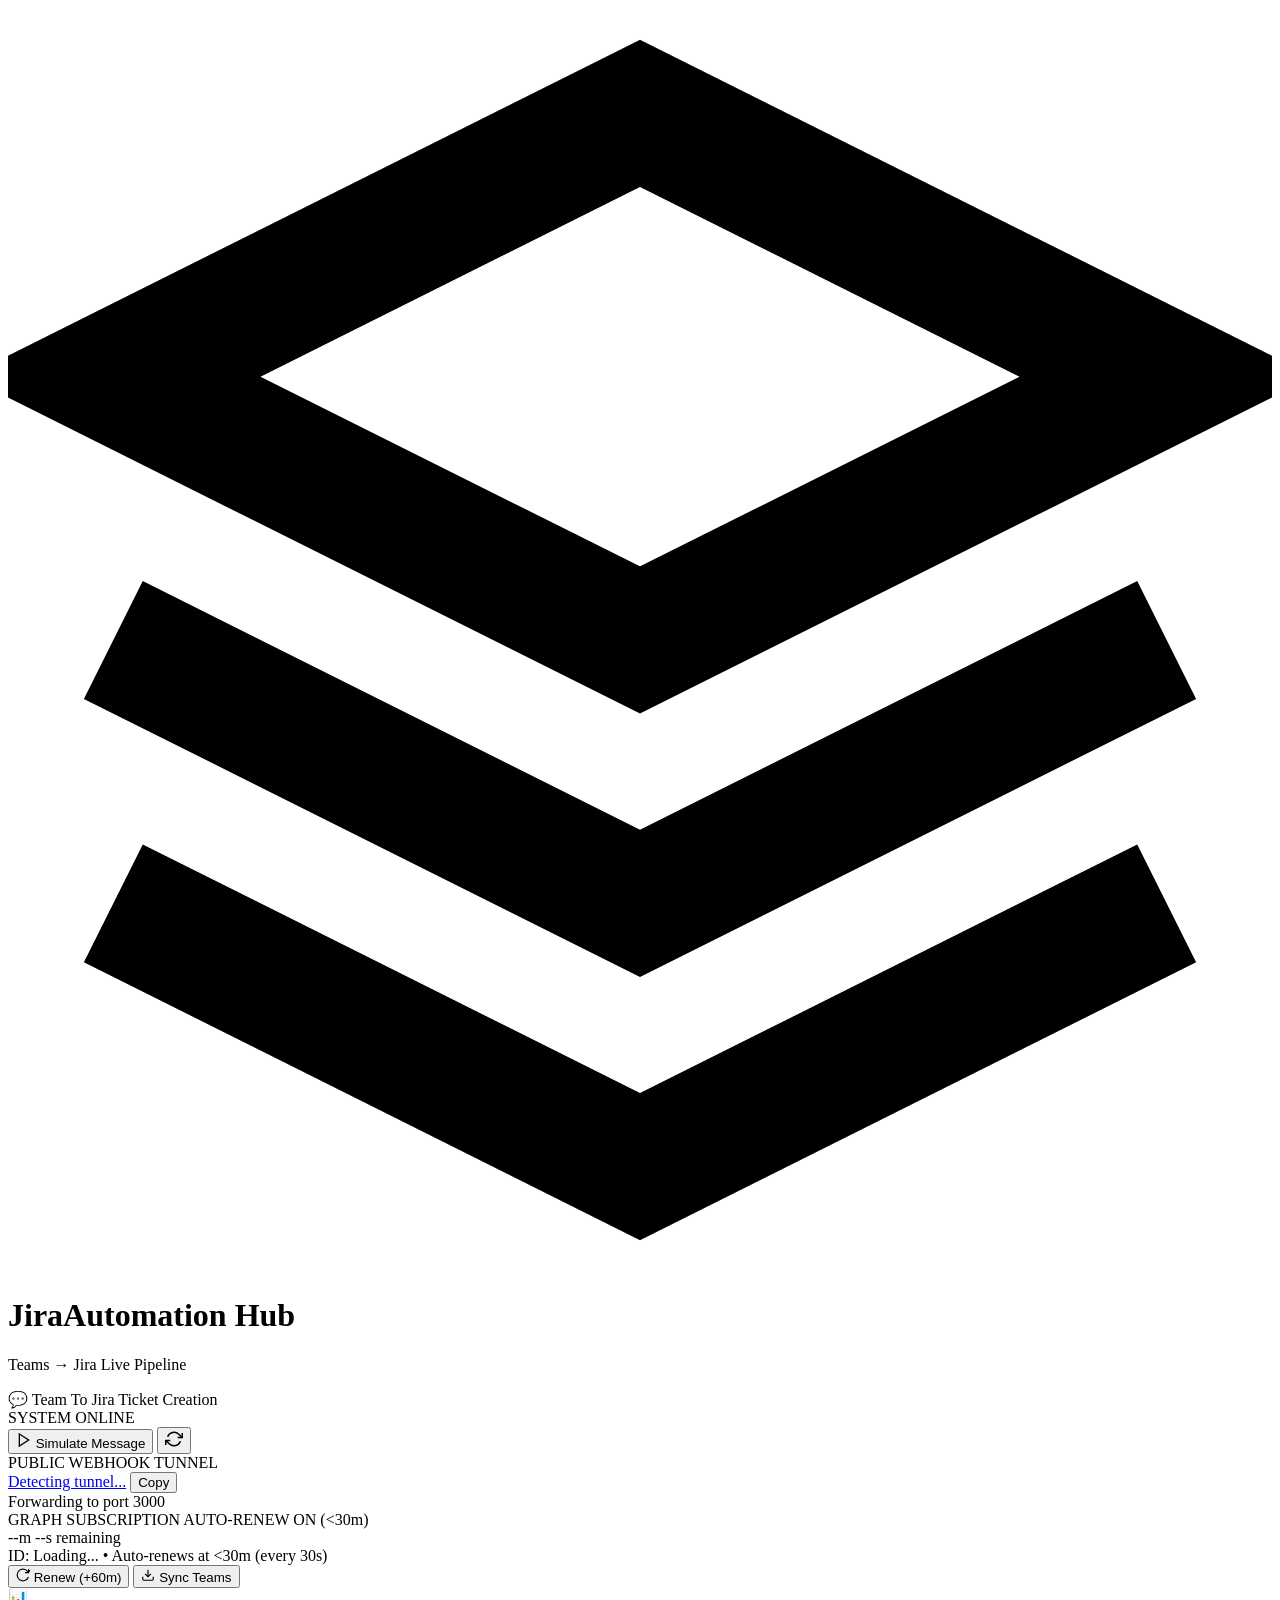
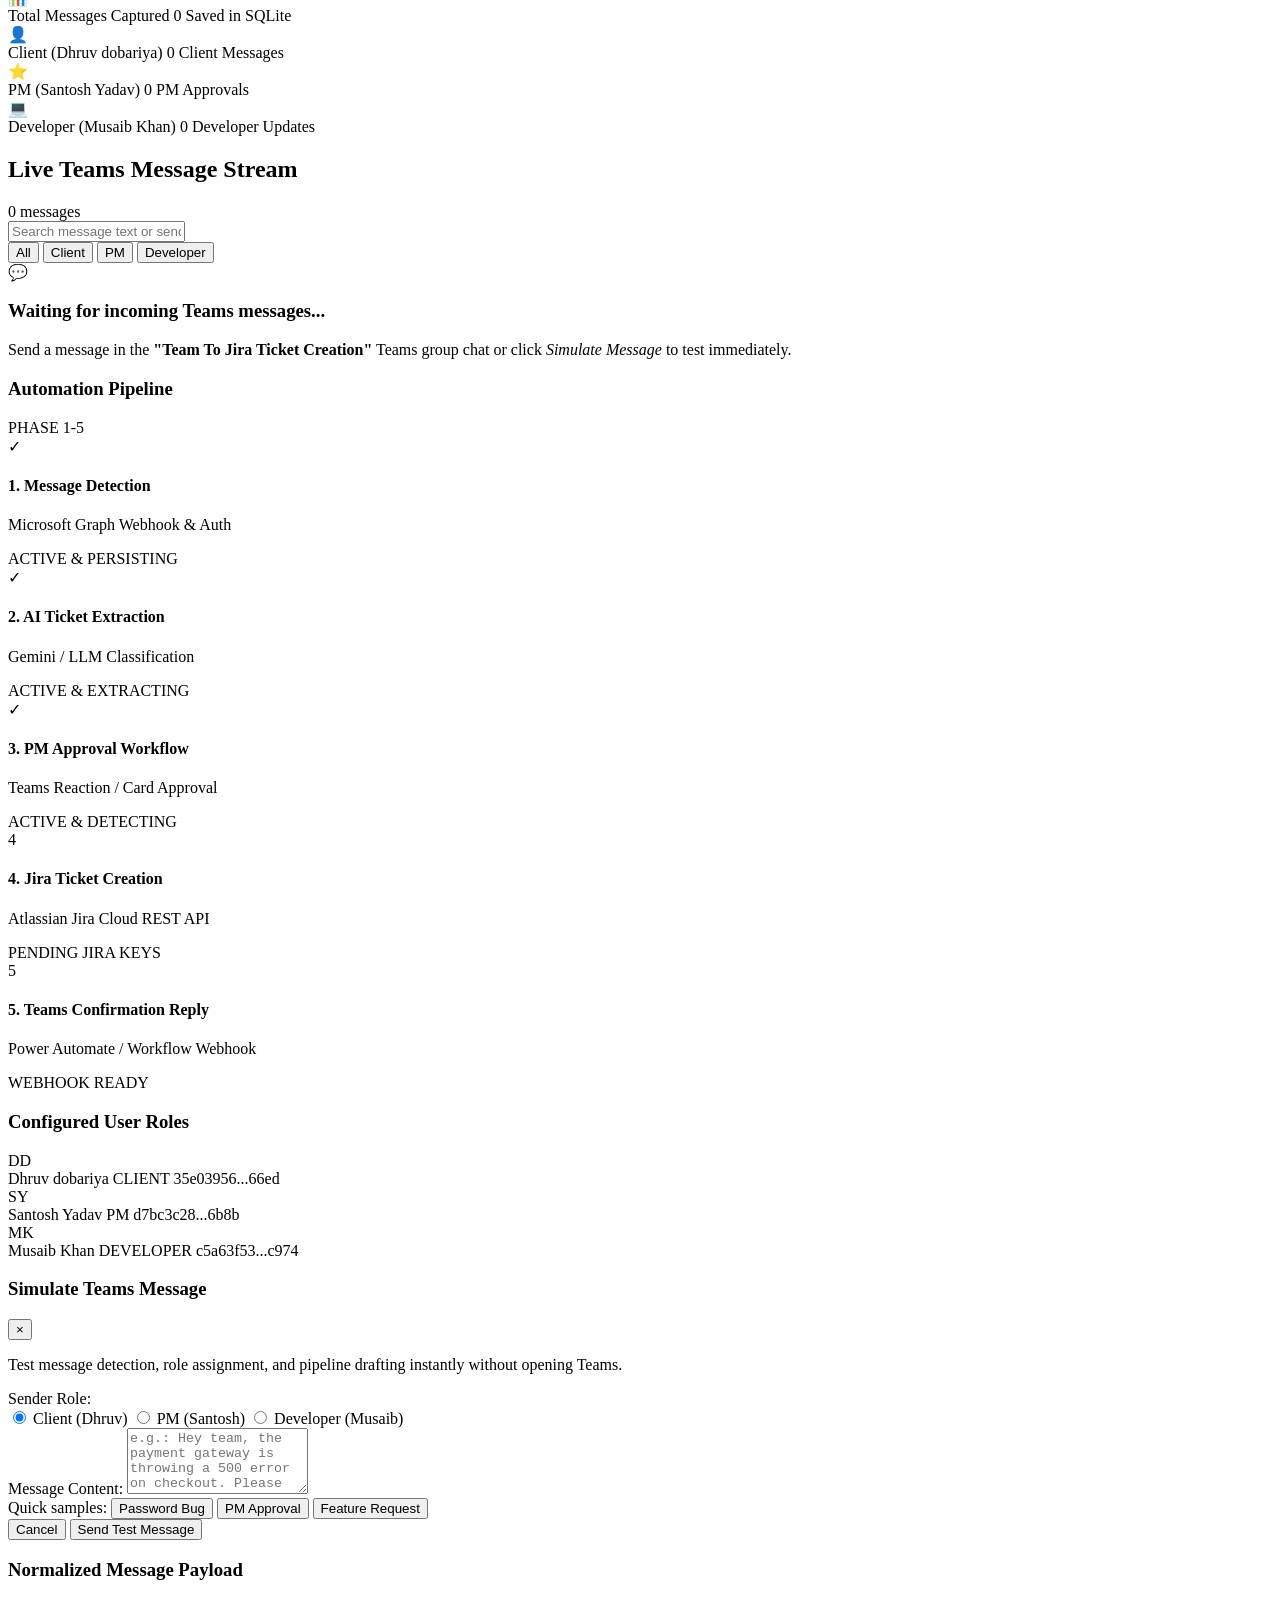
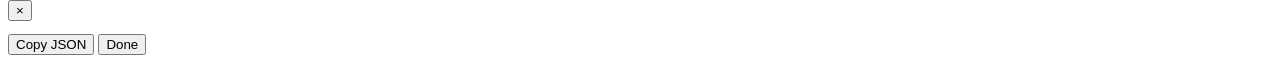
==== src/static/index.html @ 1335c105 "Dashboard updated" ====
<!DOCTYPE html>
<html lang="en">
<head>
  <meta charset="UTF-8">
  <meta name="viewport" content="width=device-width, initial-scale=1.0">
  <title>Jira Automation Hub — Teams to Jira Live Monitor</title>
  <meta name="description" content="Real-time monitoring dashboard for Microsoft Teams to Jira automation with Microsoft Graph integration.">
  <!-- Google Fonts: Inter & JetBrains Mono -->
  <link rel="preconnect" href="https://fonts.googleapis.com">
  <link rel="preconnect" href="https://fonts.gstatic.com" crossorigin>
  <link href="https://fonts.googleapis.com/css2?family=Inter:wght@300;400;500;600;700;800&family=JetBrains+Mono:wght@400;500;600&display=swap" rel="stylesheet">
  <link rel="stylesheet" href="/static/style.css">
</head>
<body>
  <!-- Background Glow Accents -->
  <div class="bg-glow bg-glow-1"></div>
  <div class="bg-glow bg-glow-2"></div>

  <!-- Header -->
  <header class="app-header">
    <div class="header-left">
      <div class="logo-container">
        <div class="logo-icon">
          <svg viewBox="0 0 24 24" fill="none" stroke="currentColor" stroke-width="2.5">
            <path d="M12 2L2 7l10 5 10-5-10-5zM2 17l10 5 10-5M2 12l10 5 10-5"/>
          </svg>
        </div>
        <div>
          <h1 class="logo-title">JiraAutomation <span>Hub</span></h1>
          <p class="logo-subtitle">Teams → Jira Live Pipeline</p>
        </div>
      </div>

      <div class="target-badge" id="targetBadge">
        <span class="teams-icon">💬</span>
        <span id="targetName">Team To Jira Ticket Creation</span>
      </div>
    </div>

    <div class="header-right">
      <div class="status-pill status-pill-online" id="connectionStatus">
        <span class="status-dot"></span>
        <span id="connectionText">SYSTEM ONLINE</span>
      </div>

      <button id="btnOpenSimulator" class="btn btn-secondary">
        <svg width="16" height="16" viewBox="0 0 24 24" fill="none" stroke="currentColor" stroke-width="2"><polygon points="5 3 19 12 5 21 5 3"/></svg>
        Simulate Message
      </button>

      <button id="btnRefresh" class="btn btn-icon" title="Refresh Data">
        <svg width="18" height="18" viewBox="0 0 24 24" fill="none" stroke="currentColor" stroke-width="2"><path d="M23 4v6h-6M1 20v-6h6"/><path d="M3.51 9a9 9 0 0 1 14.85-3.36L23 10M1 14l4.64 4.36A9 9 0 0 0 20.49 15"/></svg>
      </button>
    </div>
  </header>

  <!-- Main Container -->
  <main class="main-content">
    
    <!-- System Health & Graph Subscription Banner -->
    <section class="glass-panel banner-panel" id="healthBanner">
      <div class="banner-grid">
        <!-- Tunnel Card -->
        <div class="banner-item">
          <div class="banner-label">
            <span class="label-dot dot-green"></span>
            PUBLIC WEBHOOK TUNNEL
          </div>
          <div class="banner-val-row">
            <a id="tunnelUrlLink" href="#" target="_blank" class="tunnel-url truncate">Detecting tunnel...</a>
            <button id="btnCopyTunnel" class="btn-copy" title="Copy URL">Copy</button>
          </div>
          <span class="banner-subtext" id="tunnelSubtext">Forwarding to port 3000</span>
        </div>

        <!-- Subscription Card -->
        <div class="banner-item">
          <div class="banner-label">
            <span class="label-dot dot-purple"></span>
            GRAPH SUBSCRIPTION
            <span class="badge-mini badge-auto-renew" id="badgeAutoRenew" title="Auto-renews when remaining time is under 30 minutes">AUTO-RENEW ON (&lt;30m)</span>
          </div>
          <div class="banner-val-row">
            <span class="sub-countdown" id="subCountdown">--m --s remaining</span>
            <div class="sub-progress-bar"><div class="sub-progress-fill" id="subProgressFill"></div></div>
          </div>
          <div class="banner-subtext-row">
            <span class="banner-subtext" id="subIdText">ID: Loading...</span>
            <span class="banner-subtext sub-auto-info" id="subAutoRenewInfo" title="Continuous background worker ensures zero downtime">• Auto-renews at &lt;30m (every 30s)</span>
          </div>
        </div>

        <!-- Actions Card -->
        <div class="banner-actions">
          <button id="btnRenewSub" class="btn btn-outline-cyan" title="Manually extend subscription by +60m now">
            <svg width="14" height="14" viewBox="0 0 24 24" fill="none" stroke="currentColor" stroke-width="2"><path d="M21.5 2v6h-6M21.34 15.57a10 10 0 1 1-.57-8.38l5.67-5.67"/></svg>
            Renew (+60m)
          </button>
          <button id="btnSyncMessages" class="btn btn-outline-green" title="Fetch recent messages directly from Teams to ensure none are missed">
            <svg width="14" height="14" viewBox="0 0 24 24" fill="none" stroke="currentColor" stroke-width="2"><path d="M21 15v4a2 2 0 0 1-2 2H5a2 2 0 0 1-2-2v-4"/><polyline points="7 10 12 15 17 10"/><line x1="12" y1="15" x2="12" y2="3"/></svg>
            Sync Teams
          </button>
        </div>
      </div>
    </section>

    <!-- Metrics Cards Grid -->
    <section class="metrics-grid">
      <div class="metric-card metric-total" id="cardTotal">
        <div class="metric-icon">📊</div>
        <div class="metric-body">
          <span class="metric-label">Total Messages Captured</span>
          <span class="metric-value" id="valTotal">0</span>
          <span class="metric-meta">Saved in SQLite</span>
        </div>
      </div>

      <div class="metric-card metric-client" id="cardClient">
        <div class="metric-icon">👤</div>
        <div class="metric-body">
          <span class="metric-label">Client (Dhruv dobariya)</span>
          <span class="metric-value" id="valClient">0</span>
          <span class="metric-meta role-tag role-client">Client Messages</span>
        </div>
      </div>

      <div class="metric-card metric-pm" id="cardPm">
        <div class="metric-icon">⭐</div>
        <div class="metric-body">
          <span class="metric-label">PM (Santosh Yadav)</span>
          <span class="metric-value" id="valPm">0</span>
          <span class="metric-meta role-tag role-pm">PM Approvals</span>
        </div>
      </div>

      <div class="metric-card metric-dev" id="cardDev">
        <div class="metric-icon">💻</div>
        <div class="metric-body">
          <span class="metric-label">Developer (Musaib Khan)</span>
          <span class="metric-value" id="valDev">0</span>
          <span class="metric-meta role-tag role-dev">Developer Updates</span>
        </div>
      </div>
    </section>

    <!-- Two-Column Workspace -->
    <div class="workspace-grid">
      
      <!-- Left Column: Messages Feed -->
      <section class="glass-panel feed-section">
        <div class="feed-header">
          <div class="feed-title-wrap">
            <h2>Live Teams Message Stream</h2>
            <span class="feed-badge" id="feedCountBadge">0 messages</span>
          </div>

          <!-- Filters -->
          <div class="feed-controls">
            <div class="search-wrap">
              <input type="text" id="feedSearch" placeholder="Search message text or sender..." class="input-search">
            </div>
            <div class="filter-pills" id="roleFilterPills">
              <button class="pill active" data-filter="ALL">All</button>
              <button class="pill" data-filter="CLIENT">Client</button>
              <button class="pill" data-filter="PM">PM</button>
              <button class="pill" data-filter="DEVELOPER">Developer</button>
            </div>
          </div>
        </div>

        <!-- Feed List -->
        <div class="message-list" id="messageList">
          <div class="empty-state" id="feedEmptyState">
            <div class="empty-icon">💬</div>
            <h3>Waiting for incoming Teams messages...</h3>
            <p>Send a message in the <strong>"Team To Jira Ticket Creation"</strong> Teams group chat or click <em>Simulate Message</em> to test immediately.</p>
          </div>
        </div>
      </section>

      <!-- Right Column: Sidebar Panels -->
      <aside class="sidebar-column">
        
        <!-- Jira Automation Pipeline Status Card -->
        <div class="glass-panel side-panel">
          <div class="panel-header">
            <h3>Automation Pipeline</h3>
            <span class="badge-mini badge-phase">PHASE 1-5</span>
          </div>

          <div class="pipeline-steps">
            <div class="pipe-step step-done">
              <div class="step-num">✓</div>
              <div class="step-info">
                <h4>1. Message Detection</h4>
                <p>Microsoft Graph Webhook & Auth</p>
                <span class="status-tag status-active">ACTIVE & PERSISTING</span>
              </div>
            </div>

            <div class="pipe-step step-done">
              <div class="step-num">✓</div>
              <div class="step-info">
                <h4>2. AI Ticket Extraction</h4>
                <p>Gemini / LLM Classification</p>
                <span class="status-tag status-active">ACTIVE & EXTRACTING</span>
              </div>
            </div>

            <div class="pipe-step step-done">
              <div class="step-num">✓</div>
              <div class="step-info">
                <h4>3. PM Approval Workflow</h4>
                <p>Teams Reaction / Card Approval</p>
                <span class="status-tag status-active">ACTIVE & DETECTING</span>
              </div>
            </div>

            <div class="pipe-step step-pending" id="phase4Card">
              <div class="step-num">4</div>
              <div class="step-info">
                <h4>4. Jira Ticket Creation</h4>
                <p id="jiraStatusDesc">Atlassian Jira Cloud REST API</p>
                <div style="display:flex; align-items:center; gap:8px; margin-top:4px;">
                  <span class="status-tag status-pending" id="jiraStatusTag">PENDING JIRA KEYS</span>
                  <button id="btnTestJira" class="btn-text" style="display:none; padding:2px 8px; font-size:11px; border:1px solid #10B981; border-radius:4px; color:#10B981; background:rgba(16,185,129,0.1);">⚡ Test Ticket</button>
                </div>
              </div>
            </div>

            <div class="pipe-step step-pending" id="phase5Card">
              <div class="step-num">5</div>
              <div class="step-info">
                <h4>5. Teams Confirmation Reply</h4>
                <p id="teamsWebhookDesc">Power Automate / Workflow Webhook</p>
                <div style="display:flex; align-items:center; gap:8px; margin-top:4px;">
                  <span class="status-tag status-pending" id="teamsWebhookTag">WEBHOOK READY</span>
                  <button id="btnTestWebhook" class="btn-text" style="display:none; padding:2px 8px; font-size:11px; border:1px solid #06B6D4; border-radius:4px; color:#06B6D4; background:rgba(6,182,212,0.1);">⚡ Test Card</button>
                </div>
              </div>
            </div>
          </div>
        </div>

        <!-- Configured Team Roles Reference -->
        <div class="glass-panel side-panel">
          <div class="panel-header">
            <h3>Configured User Roles</h3>
          </div>

          <div class="role-list">
            <div class="role-row">
              <div class="role-avatar role-avatar-client">DD</div>
              <div class="role-details">
                <span class="role-name">Dhruv dobariya</span>
                <span class="role-type role-client">CLIENT</span>
                <span class="role-id font-mono">35e03956...66ed</span>
              </div>
            </div>

            <div class="role-row">
              <div class="role-avatar role-avatar-pm">SY</div>
              <div class="role-details">
                <span class="role-name">Santosh Yadav</span>
                <span class="role-type role-pm">PM</span>
                <span class="role-id font-mono">d7bc3c28...6b8b</span>
              </div>
            </div>

            <div class="role-row">
              <div class="role-avatar role-avatar-dev">MK</div>
              <div class="role-details">
                <span class="role-name">Musaib Khan</span>
                <span class="role-type role-dev">DEVELOPER</span>
                <span class="role-id font-mono">c5a63f53...c974</span>
              </div>
            </div>
          </div>
        </div>

      </aside>
    </div>
  </main>

  <!-- Simulator Modal -->
  <div class="modal-overlay" id="simulatorModal">
    <div class="modal-card">
      <div class="modal-header">
        <h3>Simulate Teams Message</h3>
        <button class="modal-close" id="btnCloseSimulator">&times;</button>
      </div>
      <div class="modal-body">
        <p class="modal-desc">Test message detection, role assignment, and pipeline drafting instantly without opening Teams.</p>
        
        <div class="form-group">
          <label>Sender Role:</label>
          <div class="role-picker">
            <label class="role-option">
              <input type="radio" name="simRole" value="CLIENT" checked>
              <span class="role-pill-opt pill-client">Client (Dhruv)</span>
            </label>
            <label class="role-option">
              <input type="radio" name="simRole" value="PM">
              <span class="role-pill-opt pill-pm">PM (Santosh)</span>
            </label>
            <label class="role-option">
              <input type="radio" name="simRole" value="DEVELOPER">
              <span class="role-pill-opt pill-dev">Developer (Musaib)</span>
            </label>
          </div>
        </div>

        <div class="form-group">
          <label for="simMessageText">Message Content:</label>
          <textarea id="simMessageText" rows="4" class="input-textarea" placeholder="e.g.: Hey team, the payment gateway is throwing a 500 error on checkout. Please create a critical bug ticket."></textarea>
        </div>

        <div class="sample-chips">
          <span>Quick samples:</span>
          <button class="chip-sample" data-text="Bug report: Users cannot reset password when clicking forgot link.">Password Bug</button>
          <button class="chip-sample" data-text="Approved by PM. Please proceed with creating the Jira ticket for the checkout fix.">PM Approval</button>
          <button class="chip-sample" data-text="Can we add dark mode support in the Q3 release?">Feature Request</button>
        </div>
      </div>
      <div class="modal-footer">
        <button id="btnCancelSim" class="btn btn-secondary">Cancel</button>
        <button id="btnSubmitSim" class="btn btn-primary">Send Test Message</button>
      </div>
    </div>
  </div>

  <!-- JSON Payload Inspector Modal -->
  <div class="modal-overlay" id="payloadModal">
    <div class="modal-card modal-card-lg">
      <div class="modal-header">
        <h3>Normalized Message Payload</h3>
        <button class="modal-close" id="btnClosePayload">&times;</button>
      </div>
      <div class="modal-body">
        <div id="payloadActionsBar" style="display: flex; gap: 8px; margin-bottom: 12px;"></div>
        <pre class="json-code" id="payloadCode"></pre>
      </div>
      <div class="modal-footer">
        <button id="btnCopyPayload" class="btn btn-secondary">Copy JSON</button>
        <button id="btnClosePayloadBtn" class="btn btn-primary">Done</button>
      </div>
    </div>
  </div>

  <!-- Toast Notification Container -->
  <div class="toast-container" id="toastContainer"></div>

  <script src="/static/app.js"></script>
</body>
</html>
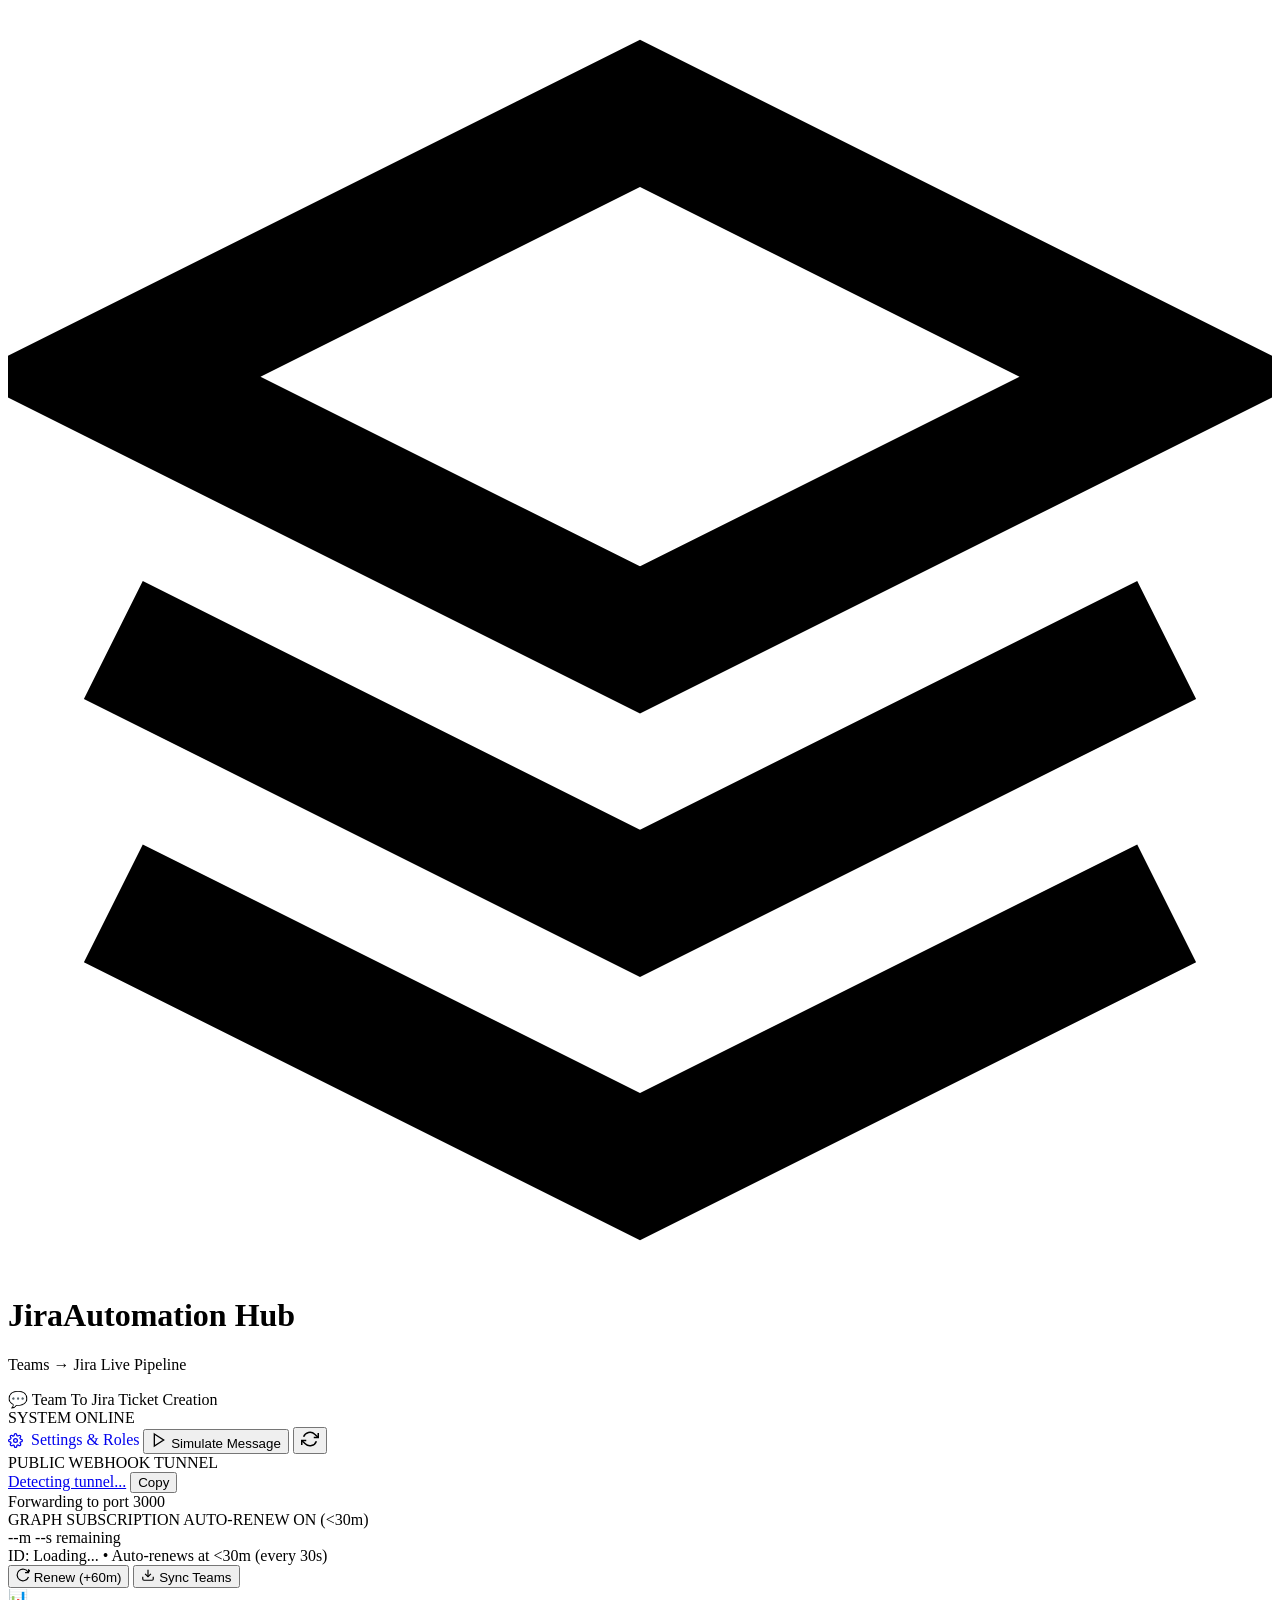
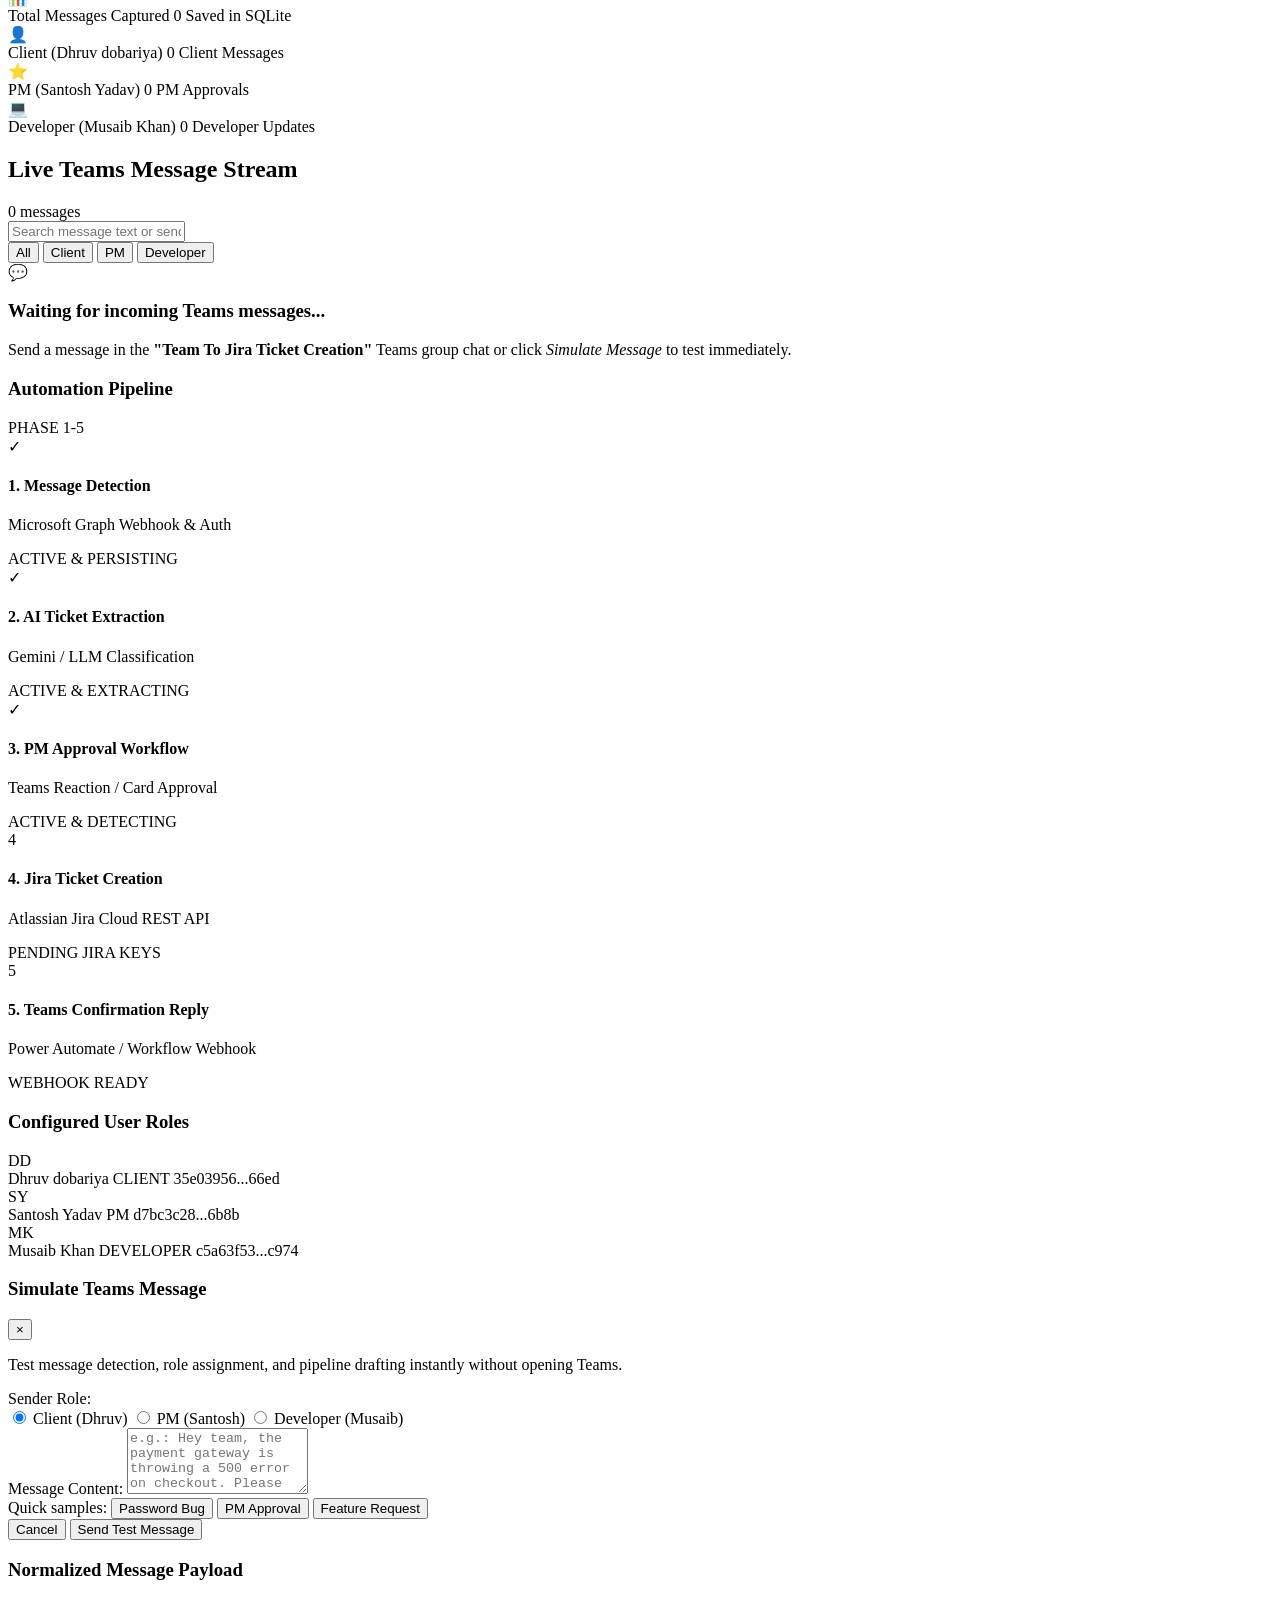
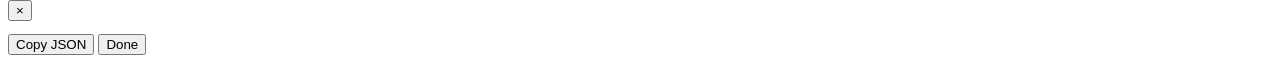
==== commit 85041cbd: "feat(dashboard): create dedicated non-technical Admin & Settings Management Hub with dynamic roles, " ====
--- a/src/static/index.html
+++ b/src/static/index.html
@@ -42,6 +42,11 @@
         <span class="status-dot"></span>
         <span id="connectionText">SYSTEM ONLINE</span>
       </div>
+
+      <a href="/settings" class="btn btn-outline-cyan" style="text-decoration:none; display:inline-flex; align-items:center; gap:0.5rem;" title="Manage Members, Roles, Channels, and Secrets">
+        <svg width="15" height="15" viewBox="0 0 24 24" fill="none" stroke="currentColor" stroke-width="2"><circle cx="12" cy="12" r="3"/><path d="M19.4 15a1.65 1.65 0 0 0 .33 1.82l.06.06a2 2 0 0 1 0 2.83 2 2 0 0 1-2.83 0l-.06-.06a1.65 1.65 0 0 0-1.82-.33 1.65 1.65 0 0 0-1 1.51V21a2 2 0 0 1-2 2 2 2 0 0 1-2-2v-.09A1.65 1.65 0 0 0 9 19.4a1.65 1.65 0 0 0-1.82.33l-.06.06a2 2 0 0 1-2.83 0 2 2 0 0 1 0-2.83l.06-.06a1.65 1.65 0 0 0 .33-1.82 1.65 1.65 0 0 0-1.51-1H3a2 2 0 0 1-2-2 2 2 0 0 1 2-2h.09A1.65 1.65 0 0 0 4.6 9a1.65 1.65 0 0 0-.33-1.82l-.06-.06a2 2 0 0 1 0-2.83 2 2 0 0 1 2.83 0l.06.06a1.65 1.65 0 0 0 1.82.33H9a1.65 1.65 0 0 0 1-1.51V3a2 2 0 0 1 2-2 2 2 0 0 1 2 2v.09a1.65 1.65 0 0 0 1 1.51 1.65 1.65 0 0 0 1.82-.33l.06-.06a2 2 0 0 1 2.83 0 2 2 0 0 1 0 2.83l-.06.06a1.65 1.65 0 0 0-.33 1.82V9a1.65 1.65 0 0 0 1.51 1H21a2 2 0 0 1 2 2 2 2 0 0 1-2 2h-.09a1.65 1.65 0 0 0-1.51 1z"/></svg>
+        <span>Settings & Roles</span>
+      </a>
 
       <button id="btnOpenSimulator" class="btn btn-secondary">
         <svg width="16" height="16" viewBox="0 0 24 24" fill="none" stroke="currentColor" stroke-width="2"><polygon points="5 3 19 12 5 21 5 3"/></svg>
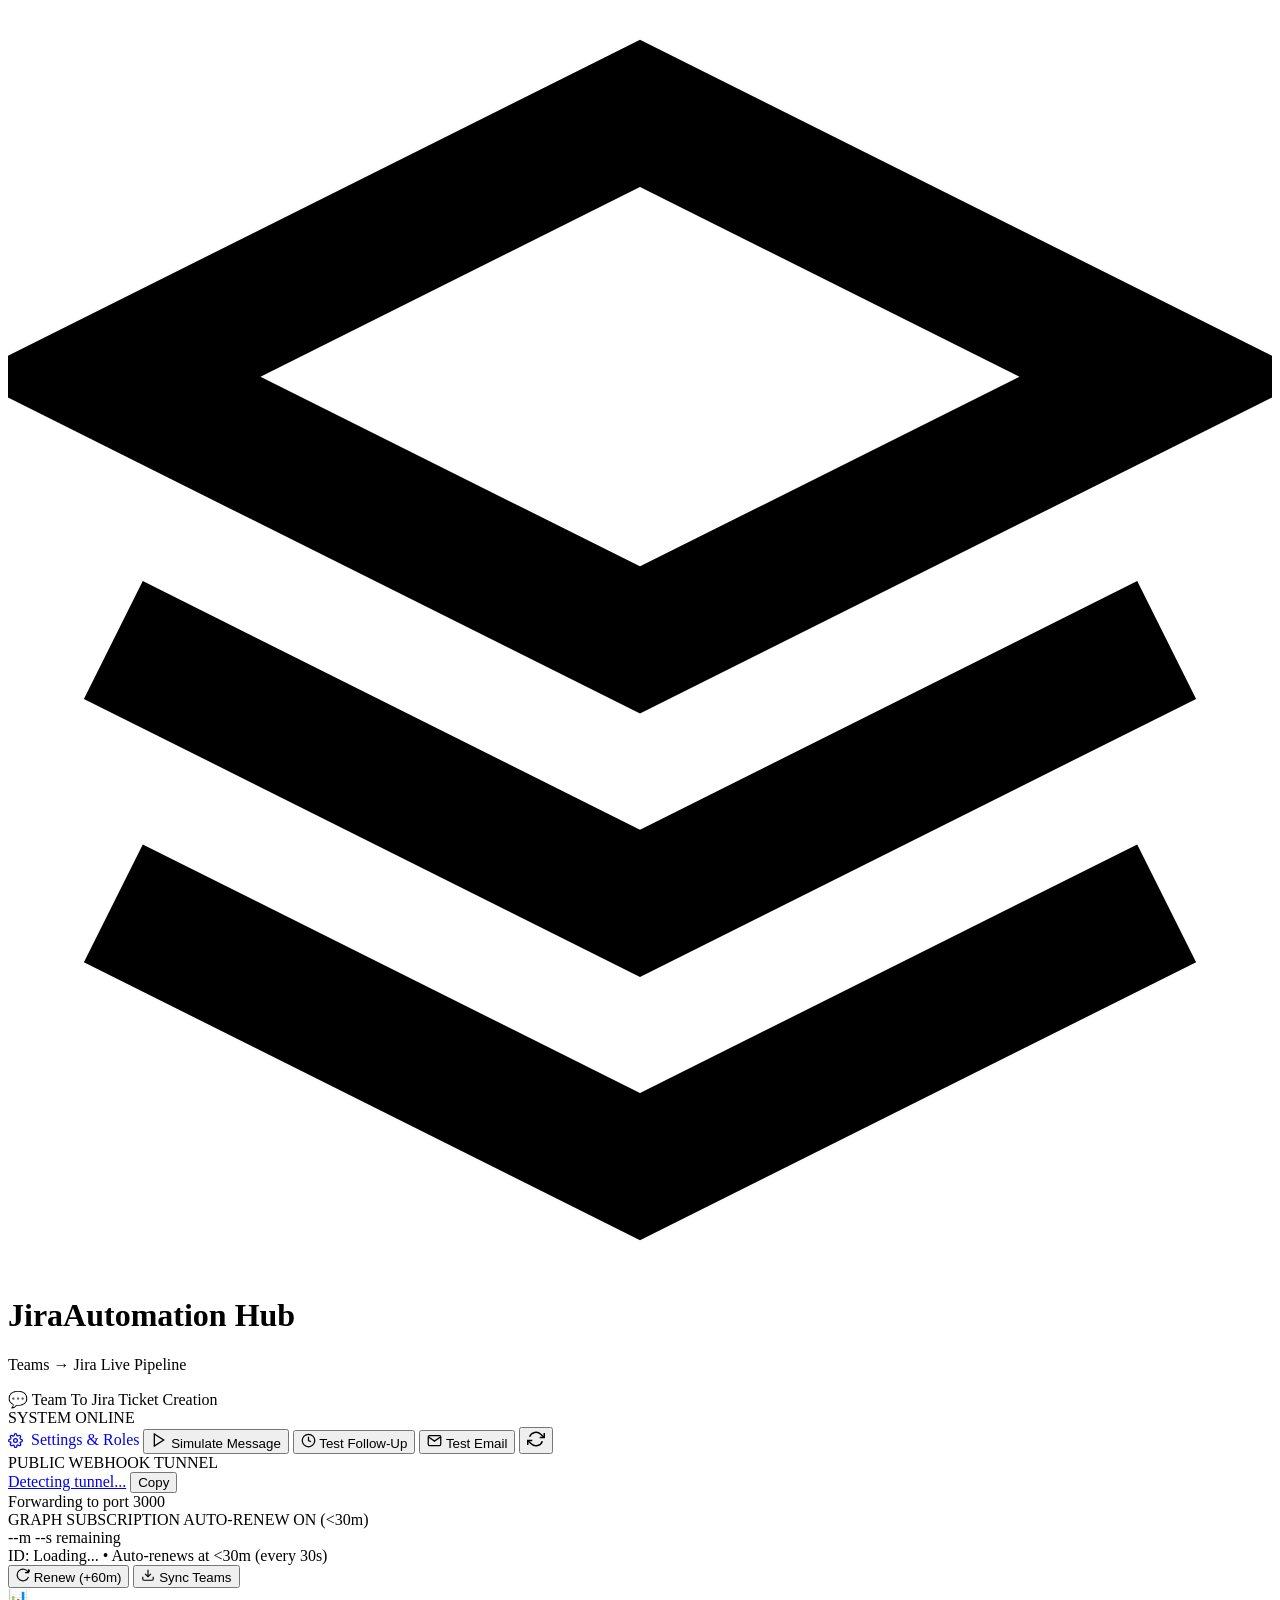
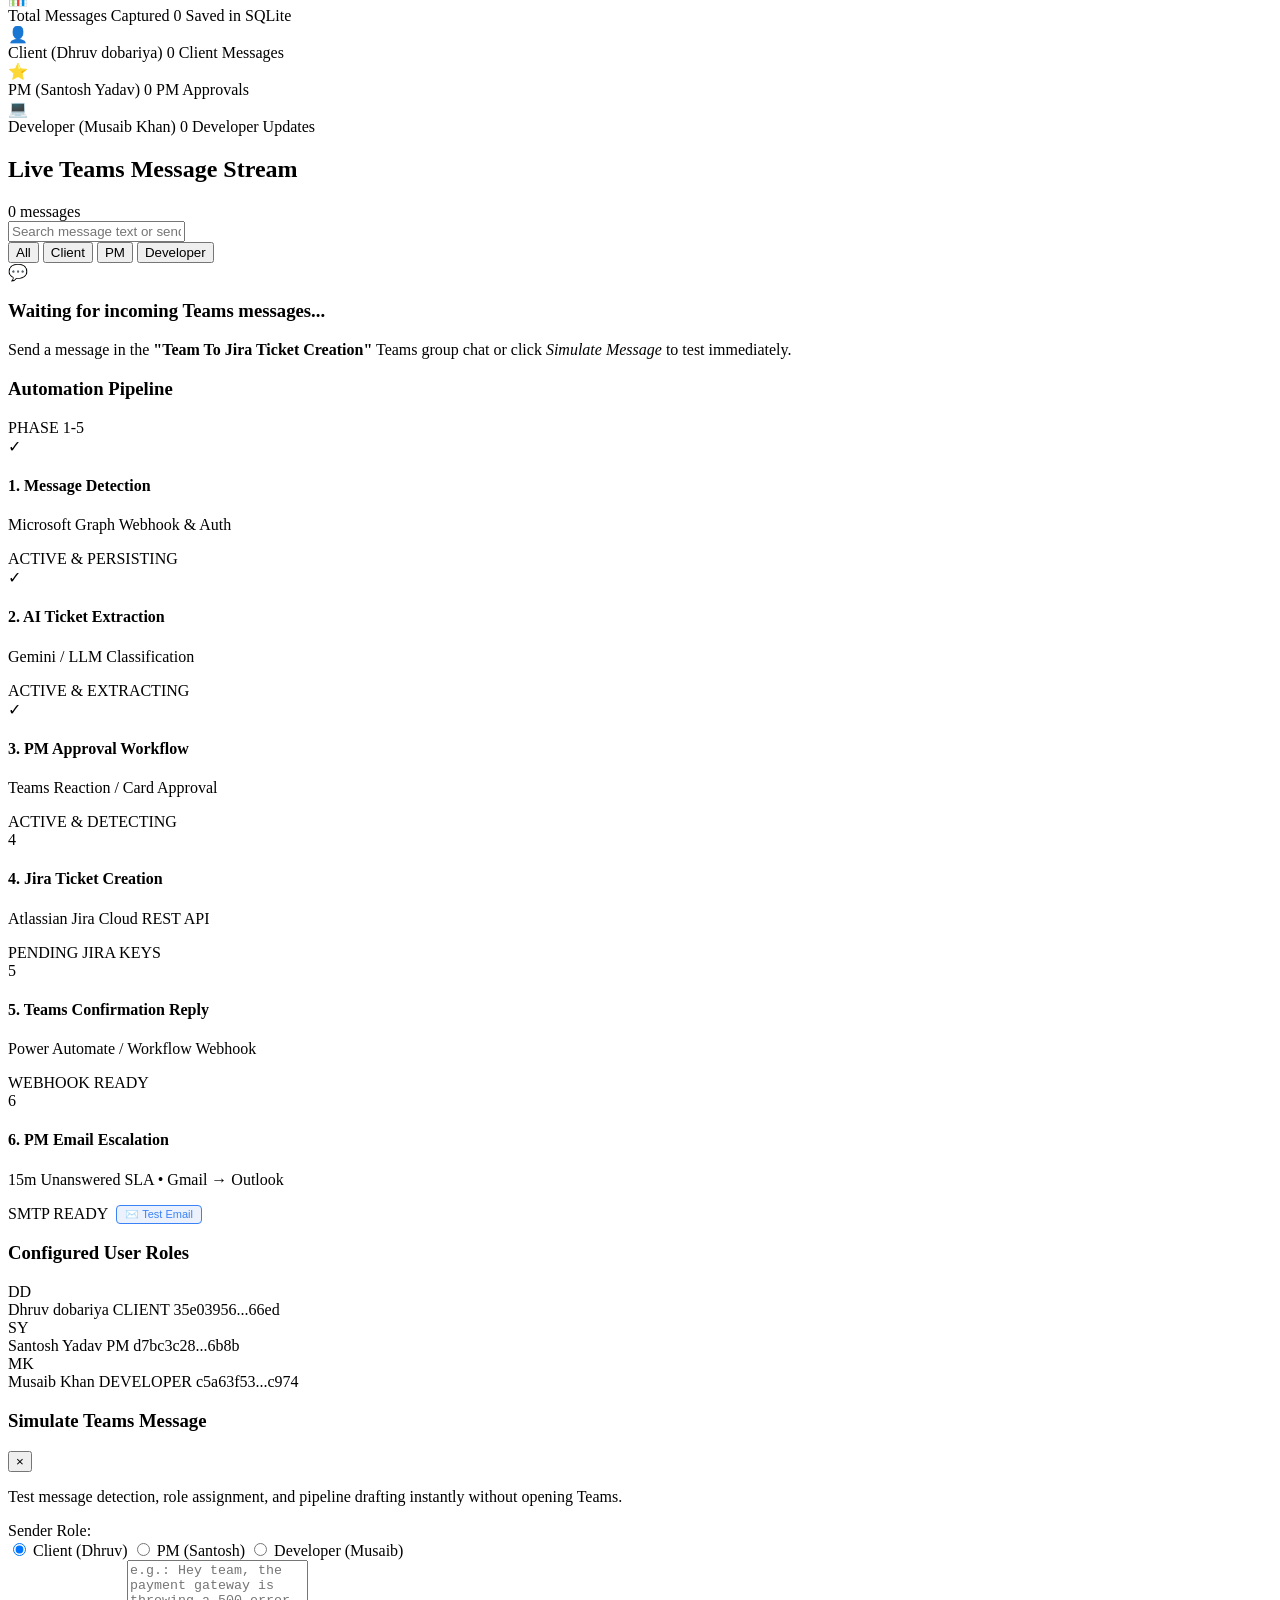
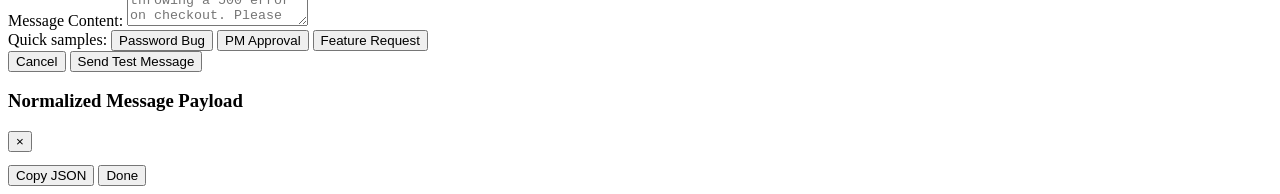
==== commit c0ba9627: "feat: compact PM follow-up reminder with reply mode, email alert service and dashboard test buttons" ====
--- a/src/static/index.html
+++ b/src/static/index.html
@@ -53,6 +53,16 @@
         Simulate Message
       </button>
 
+      <button id="btnHeaderTestFollowup" class="btn btn-secondary" title="Send one-line PM follow-up reminder with @mention in Teams">
+        <svg width="15" height="15" viewBox="0 0 24 24" fill="none" stroke="currentColor" stroke-width="2"><circle cx="12" cy="12" r="10"/><polyline points="12 6 12 12 16 14"/></svg>
+        <span>Test Follow-Up</span>
+      </button>
+
+      <button id="btnHeaderTestEmail" class="btn btn-secondary" title="Send test PM follow-up email via SMTP / Gmail to Outlook">
+        <svg width="15" height="15" viewBox="0 0 24 24" fill="none" stroke="currentColor" stroke-width="2"><path d="M4 4h16c1.1 0 2 .9 2 2v12c0 1.1-.9 2-2 2H4c-1.1 0-2-.9-2-2V6c0-1.1.9-2 2-2z"/><polyline points="22,6 12,13 2,6"/></svg>
+        <span>Test Email</span>
+      </button>
+
       <button id="btnRefresh" class="btn btn-icon" title="Refresh Data">
         <svg width="18" height="18" viewBox="0 0 24 24" fill="none" stroke="currentColor" stroke-width="2"><path d="M23 4v6h-6M1 20v-6h6"/><path d="M3.51 9a9 9 0 0 1 14.85-3.36L23 10M1 14l4.64 4.36A9 9 0 0 0 20.49 15"/></svg>
       </button>
@@ -241,6 +251,18 @@
                 <div style="display:flex; align-items:center; gap:8px; margin-top:4px;">
                   <span class="status-tag status-pending" id="teamsWebhookTag">WEBHOOK READY</span>
                   <button id="btnTestWebhook" class="btn-text" style="display:none; padding:2px 8px; font-size:11px; border:1px solid #06B6D4; border-radius:4px; color:#06B6D4; background:rgba(6,182,212,0.1);">⚡ Test Card</button>
+                </div>
+              </div>
+            </div>
+
+            <div class="pipe-step step-done" id="phase6Card">
+              <div class="step-num">6</div>
+              <div class="step-info">
+                <h4>6. PM Email Escalation</h4>
+                <p id="emailStatusDesc">15m Unanswered SLA &bull; Gmail &rarr; Outlook</p>
+                <div style="display:flex; align-items:center; gap:8px; margin-top:4px;">
+                  <span class="status-tag status-active" id="emailStatusTag">SMTP READY</span>
+                  <button id="btnTestEmail" class="btn-text" style="padding:2px 8px; font-size:11px; border:1px solid #3B82F6; border-radius:4px; color:#3B82F6; background:rgba(59,130,246,0.1);">✉️ Test Email</button>
                 </div>
               </div>
             </div>
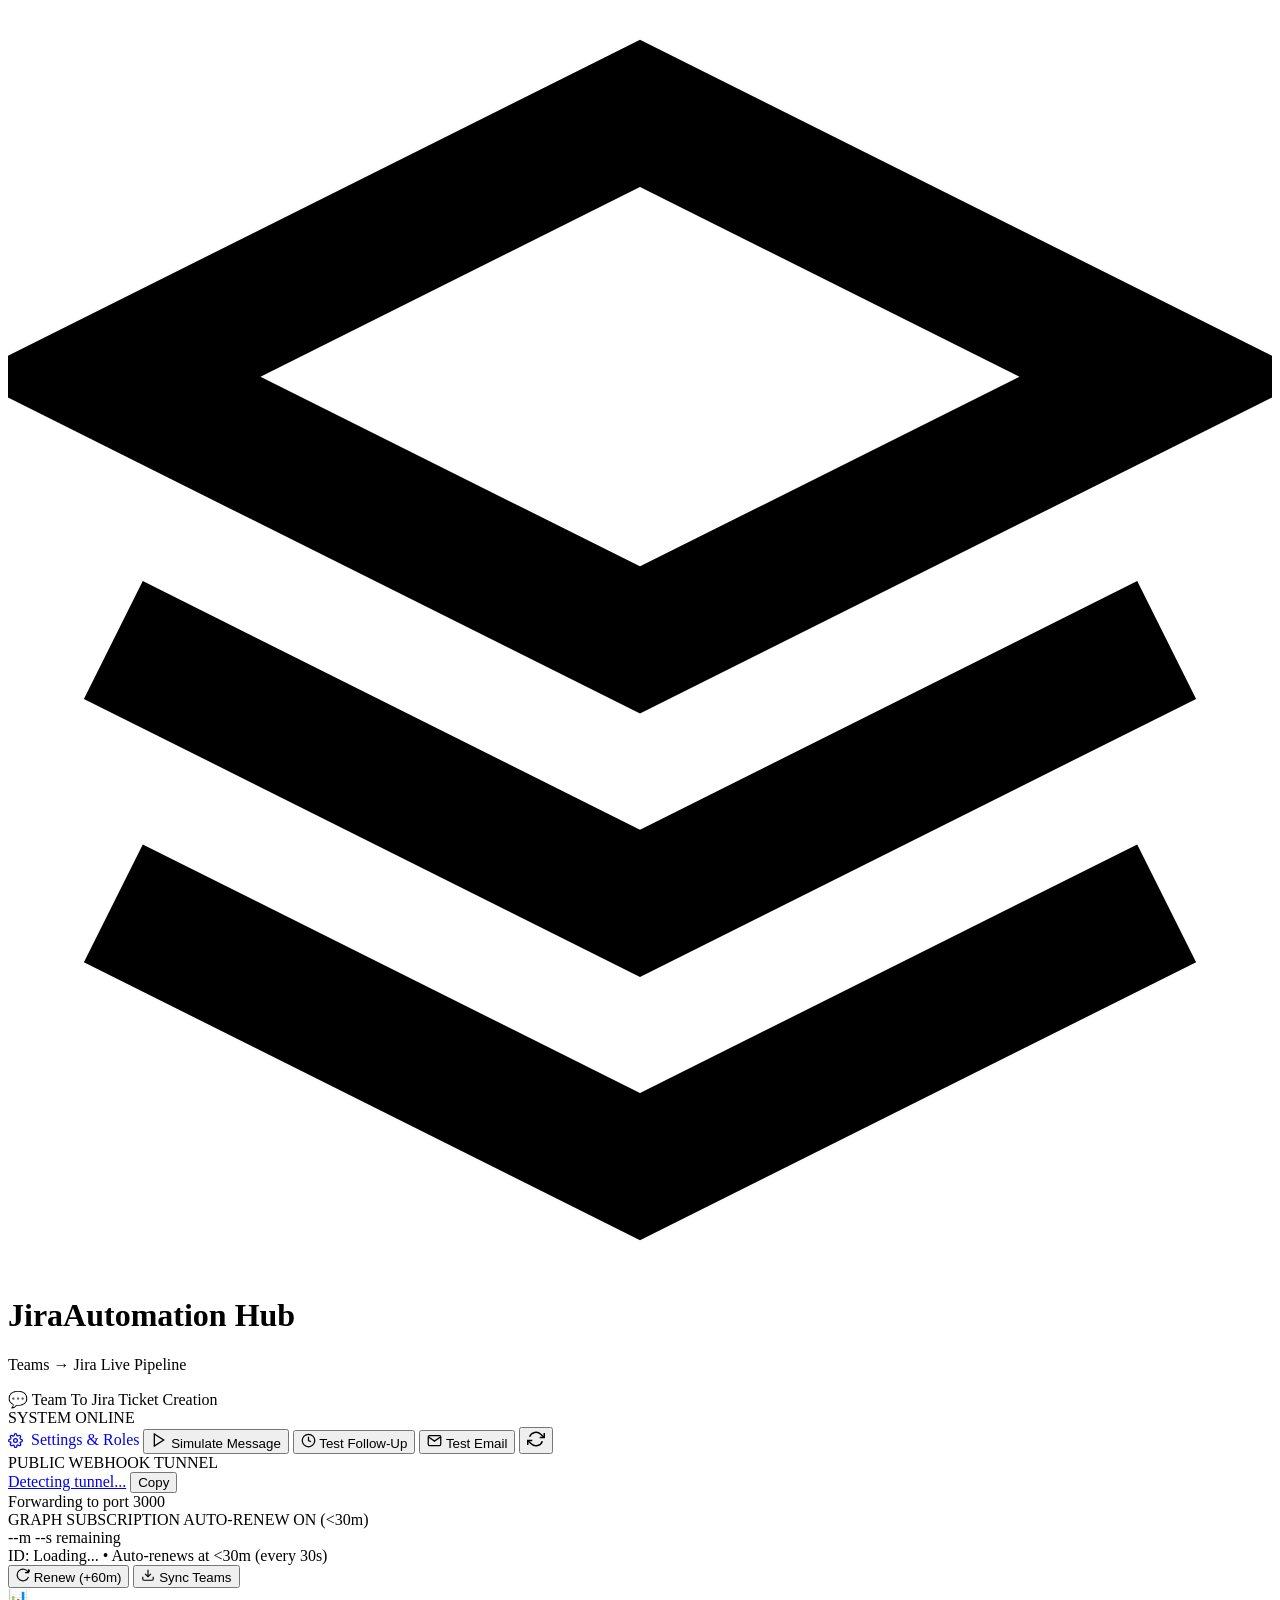
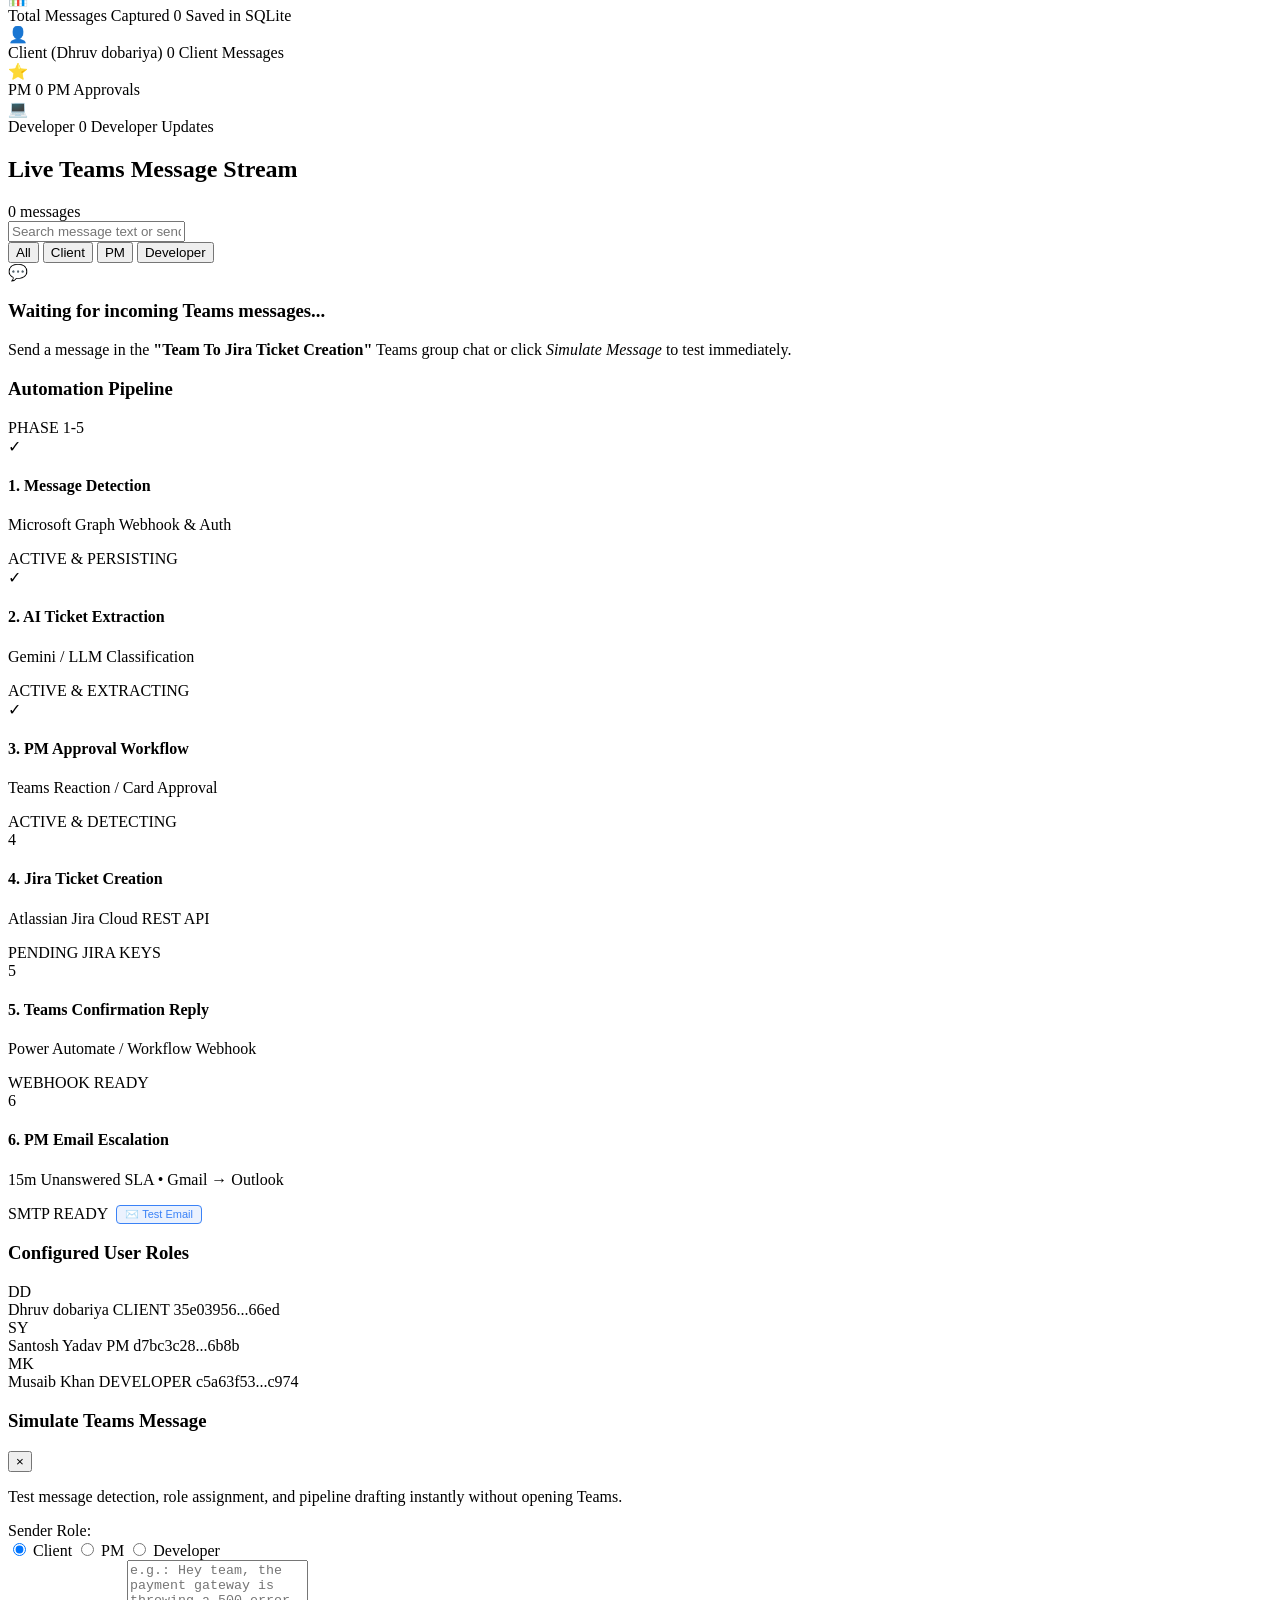
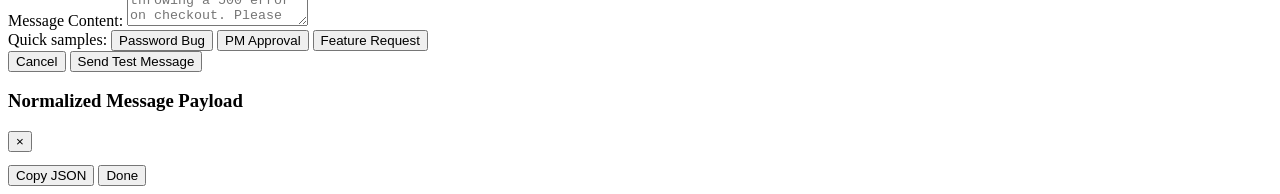
==== commit 528dc356: "feat: make shared Member.xlsx the single source of truth for all member data" ====
--- a/src/static/index.html
+++ b/src/static/index.html
@@ -142,7 +142,7 @@
       <div class="metric-card metric-pm" id="cardPm">
         <div class="metric-icon">⭐</div>
         <div class="metric-body">
-          <span class="metric-label">PM (Santosh Yadav)</span>
+          <span class="metric-label" id="metricPmLabel">PM</span>
           <span class="metric-value" id="valPm">0</span>
           <span class="metric-meta role-tag role-pm">PM Approvals</span>
         </div>
@@ -151,7 +151,7 @@
       <div class="metric-card metric-dev" id="cardDev">
         <div class="metric-icon">💻</div>
         <div class="metric-body">
-          <span class="metric-label">Developer (Musaib Khan)</span>
+          <span class="metric-label" id="metricDevLabel">Developer</span>
           <span class="metric-value" id="valDev">0</span>
           <span class="metric-meta role-tag role-dev">Developer Updates</span>
         </div>
@@ -275,7 +275,7 @@
             <h3>Configured User Roles</h3>
           </div>
 
-          <div class="role-list">
+          <div class="role-list" id="sidebarRoleList">
             <div class="role-row">
               <div class="role-avatar role-avatar-client">DD</div>
               <div class="role-details">
@@ -324,15 +324,15 @@
           <div class="role-picker">
             <label class="role-option">
               <input type="radio" name="simRole" value="CLIENT" checked>
-              <span class="role-pill-opt pill-client">Client (Dhruv)</span>
+              <span class="role-pill-opt pill-client" id="simPillClient">Client</span>
             </label>
             <label class="role-option">
               <input type="radio" name="simRole" value="PM">
-              <span class="role-pill-opt pill-pm">PM (Santosh)</span>
+              <span class="role-pill-opt pill-pm" id="simPillPm">PM</span>
             </label>
             <label class="role-option">
               <input type="radio" name="simRole" value="DEVELOPER">
-              <span class="role-pill-opt pill-dev">Developer (Musaib)</span>
+              <span class="role-pill-opt pill-dev" id="simPillDev">Developer</span>
             </label>
           </div>
         </div>
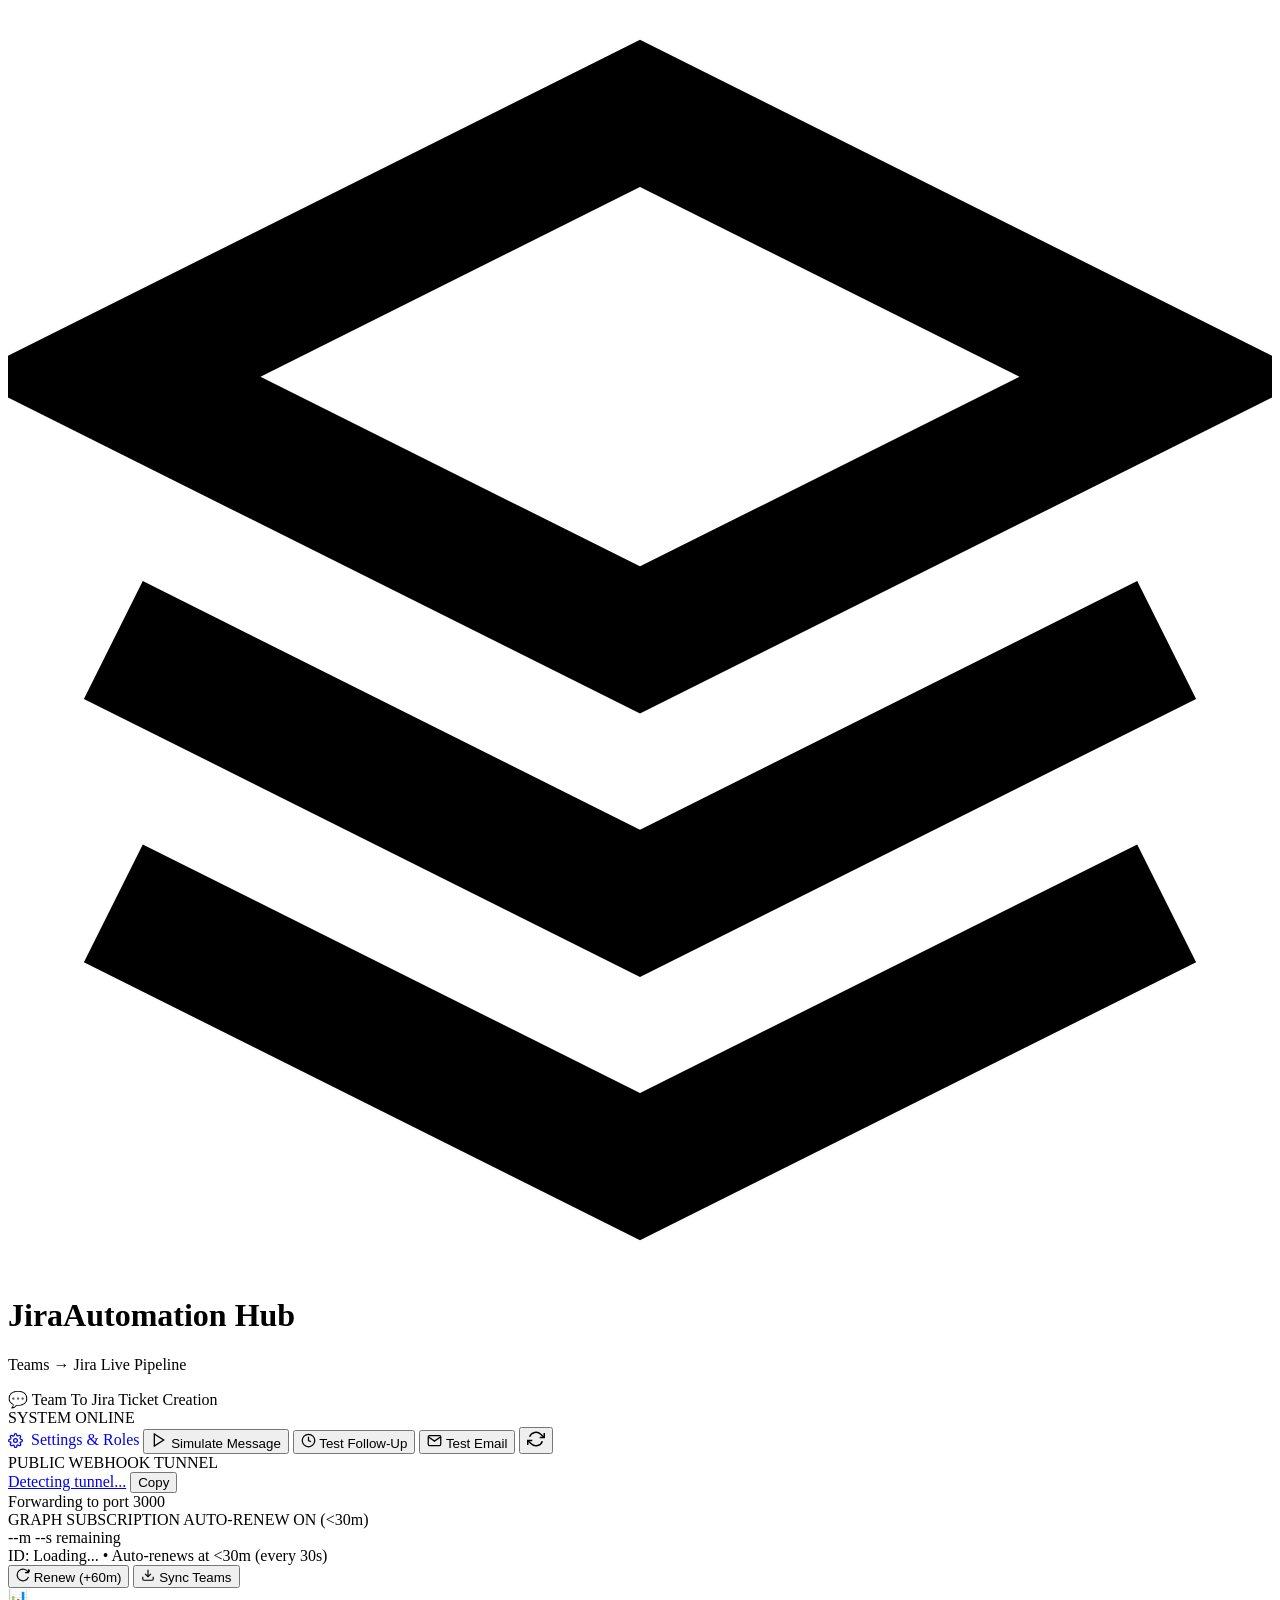
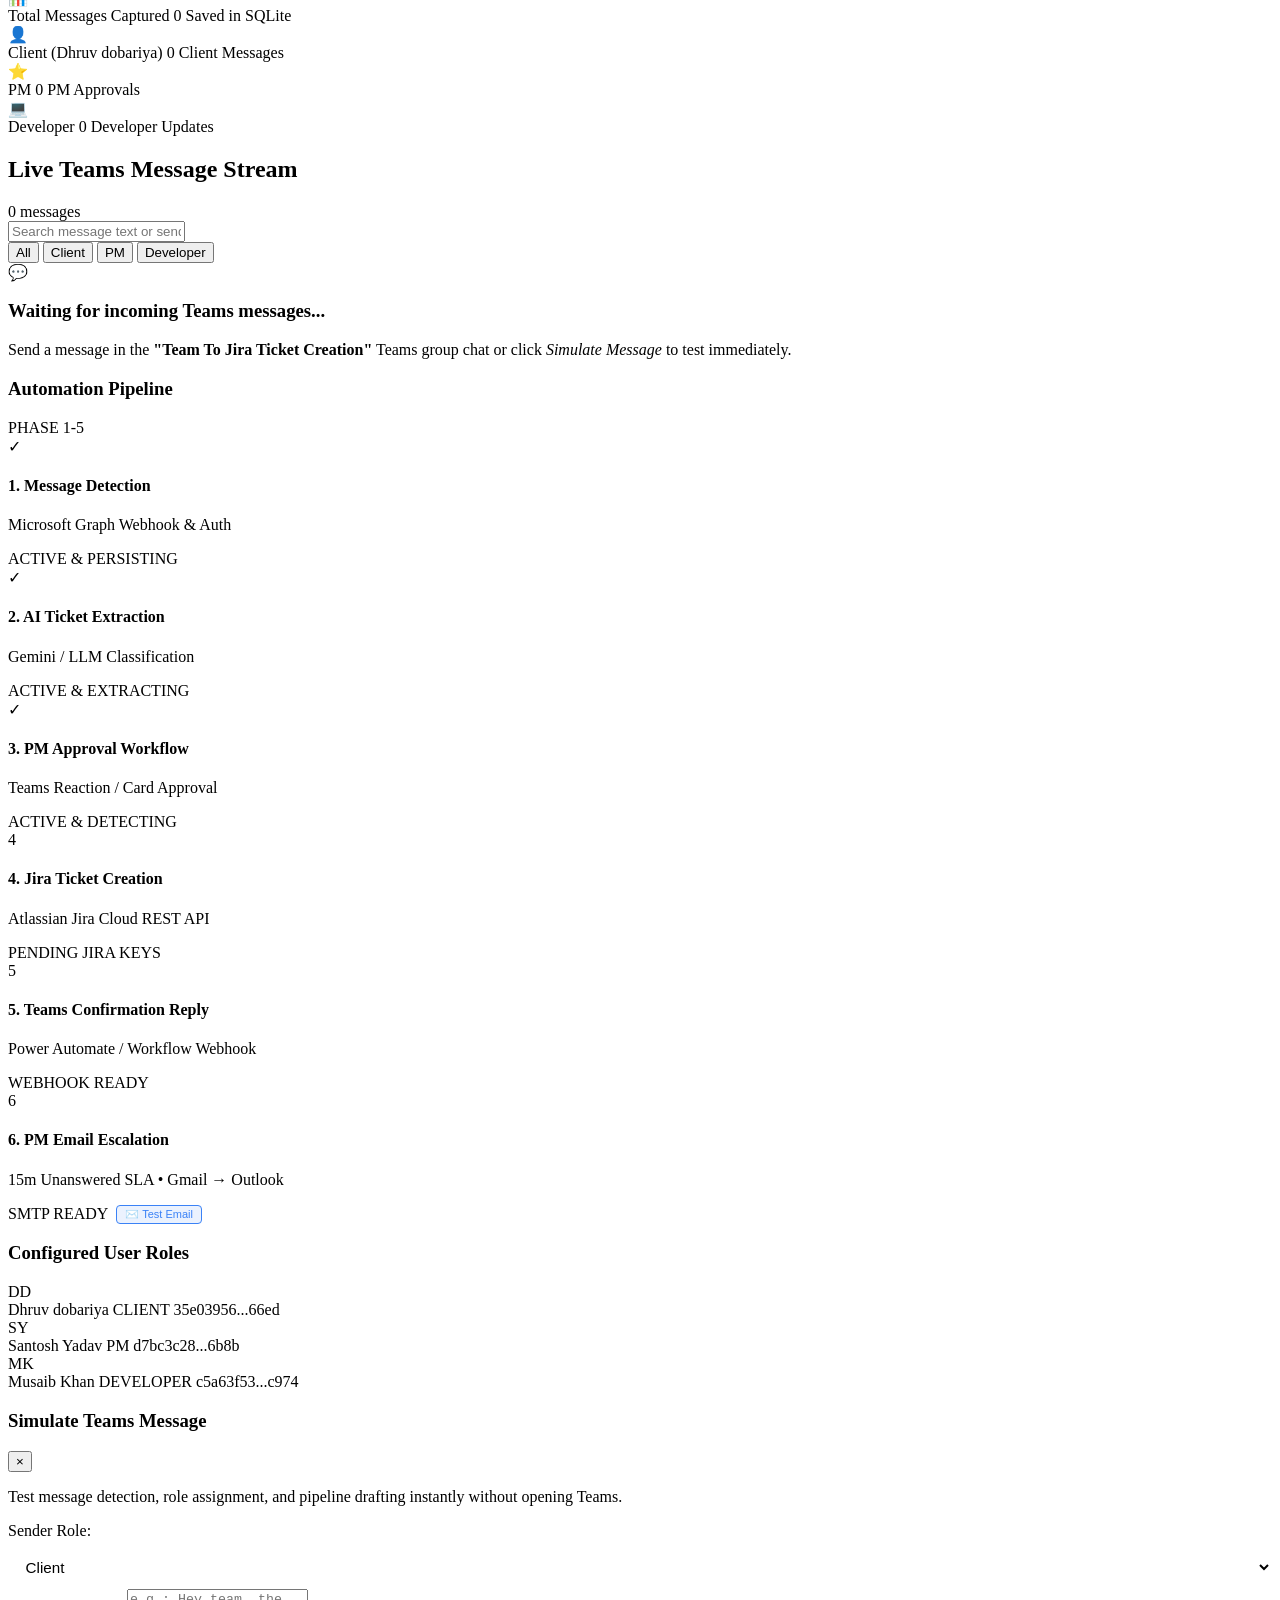
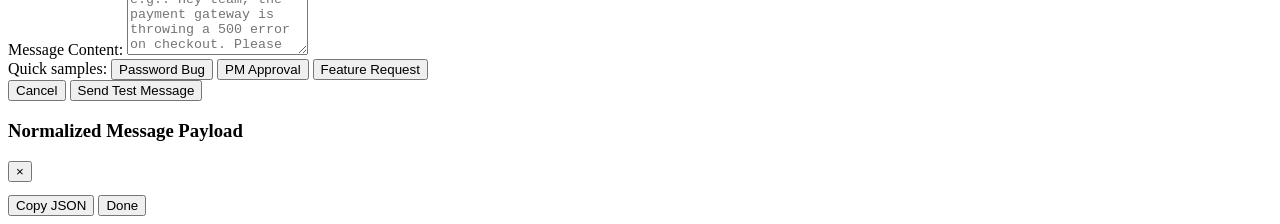
==== commit 2e43ab8e: "feat: add role dropdown data validation in Member.xlsx and simulator" ====
--- a/src/static/index.html
+++ b/src/static/index.html
@@ -320,20 +320,13 @@
         <p class="modal-desc">Test message detection, role assignment, and pipeline drafting instantly without opening Teams.</p>
         
         <div class="form-group">
-          <label>Sender Role:</label>
-          <div class="role-picker">
-            <label class="role-option">
-              <input type="radio" name="simRole" value="CLIENT" checked>
-              <span class="role-pill-opt pill-client" id="simPillClient">Client</span>
-            </label>
-            <label class="role-option">
-              <input type="radio" name="simRole" value="PM">
-              <span class="role-pill-opt pill-pm" id="simPillPm">PM</span>
-            </label>
-            <label class="role-option">
-              <input type="radio" name="simRole" value="DEVELOPER">
-              <span class="role-pill-opt pill-dev" id="simPillDev">Developer</span>
-            </label>
+          <label for="simRoleSelect">Sender Role:</label>
+          <div style="position:relative; margin-top:0.35rem;">
+            <select id="simRoleSelect" class="input-textarea" style="width:100%; height:44px; padding:0 0.85rem; border-radius:var(--radius-sm); background:var(--bg-card); color:var(--text-main); border:1px solid var(--border-subtle); font-size:0.95rem; font-weight:500; cursor:pointer;">
+              <option value="CLIENT" id="simOptClient" selected>Client</option>
+              <option value="PM" id="simOptPm">PM</option>
+              <option value="DEVELOPER" id="simOptDev">Developer</option>
+            </select>
           </div>
         </div>
 
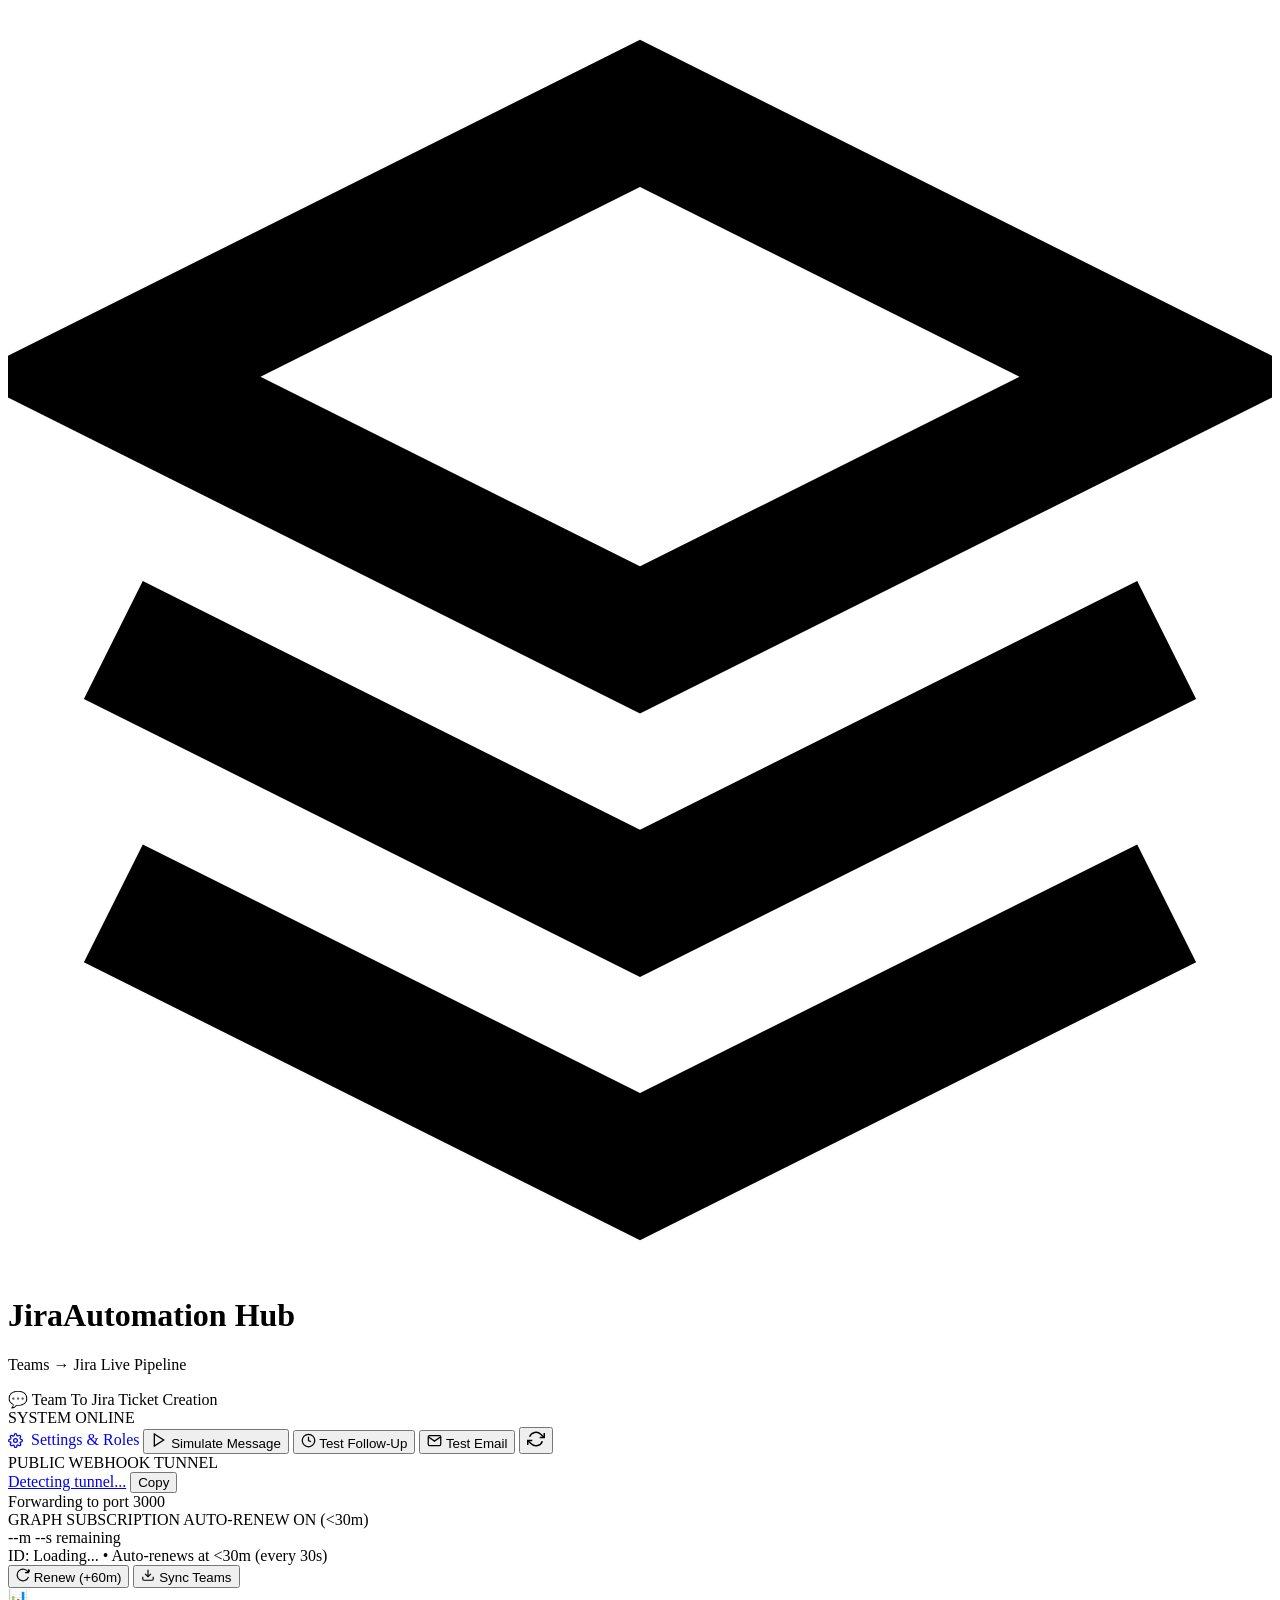
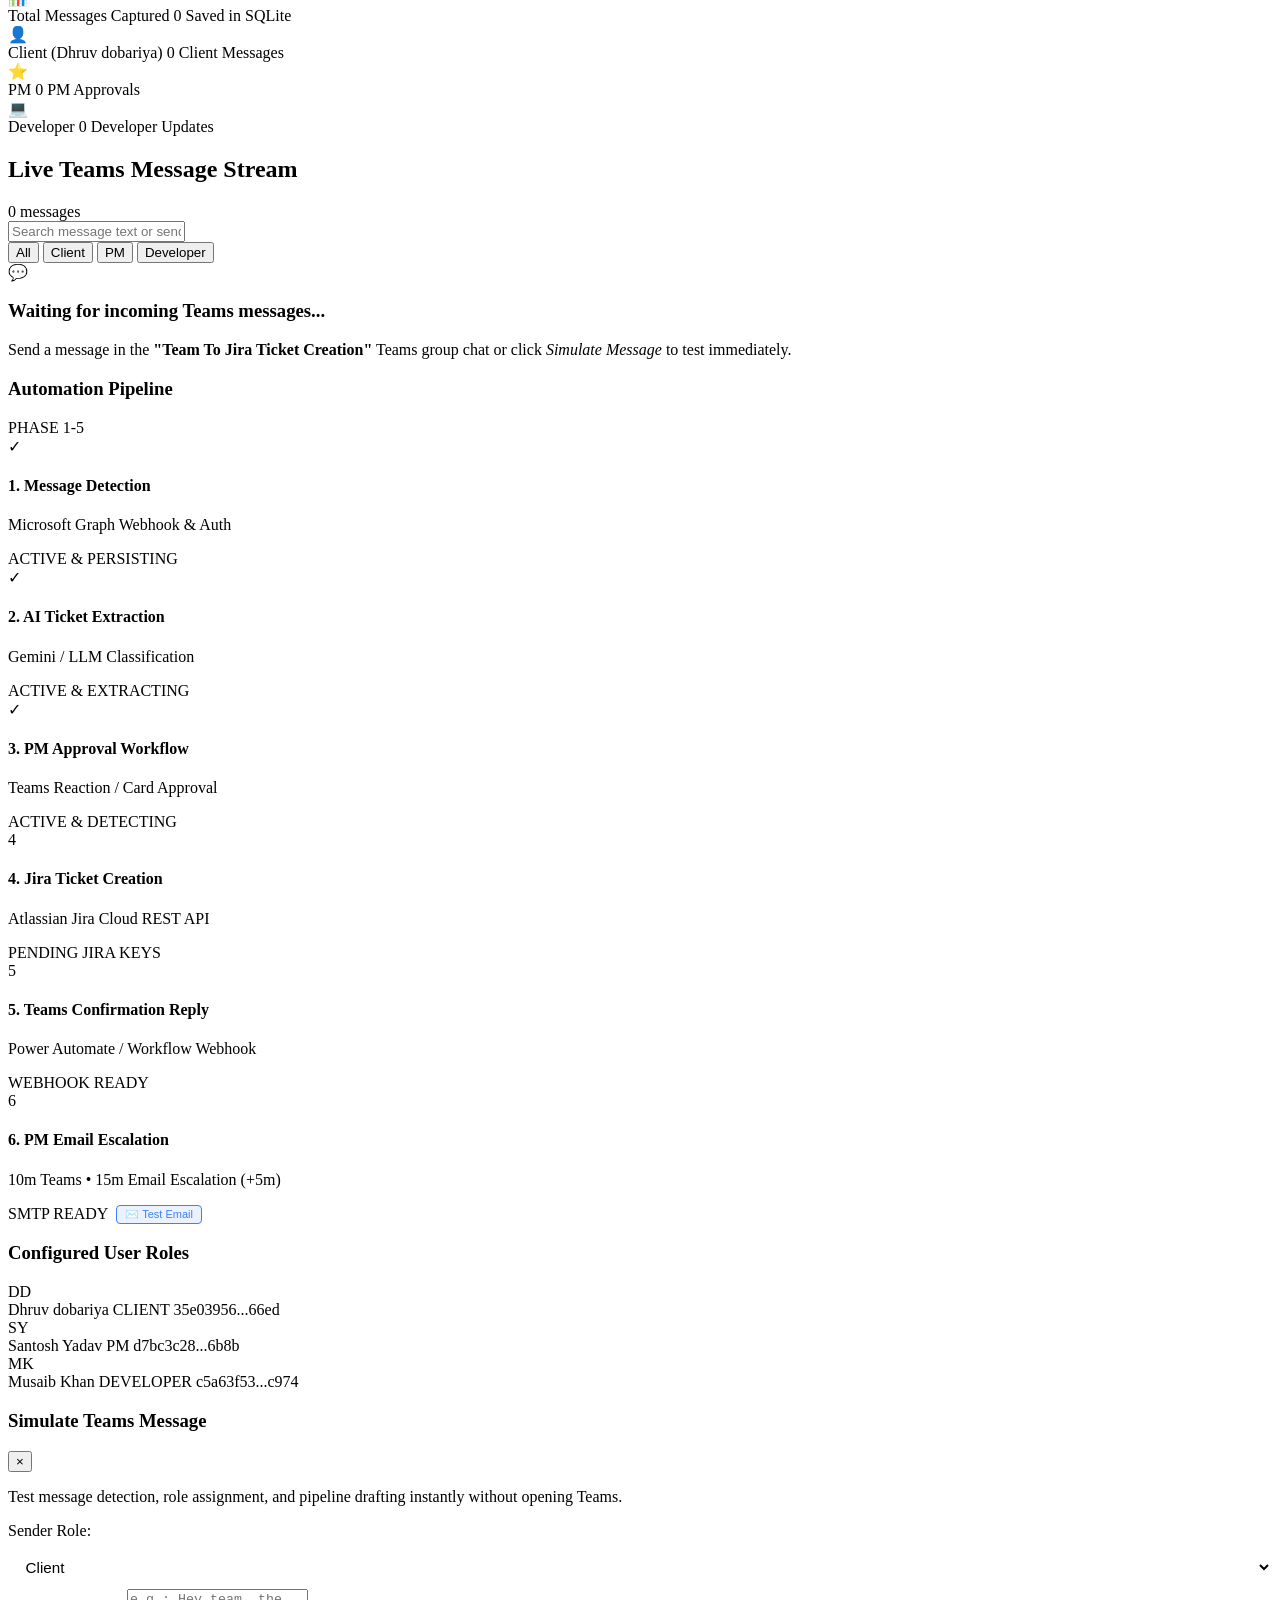
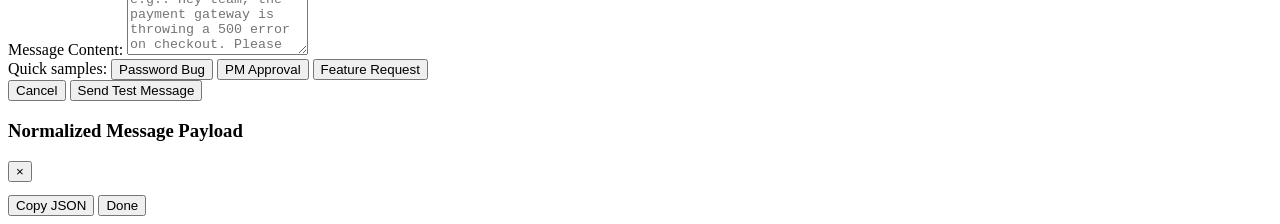
==== commit 05acd3f1: "feat(webhook-triage): fix webhook tenant check NameError, enhance reaction replication lag retries, " ====
--- a/src/static/index.html
+++ b/src/static/index.html
@@ -259,7 +259,7 @@
               <div class="step-num">6</div>
               <div class="step-info">
                 <h4>6. PM Email Escalation</h4>
-                <p id="emailStatusDesc">15m Unanswered SLA &bull; Gmail &rarr; Outlook</p>
+                <p id="emailStatusDesc">10m Teams &bull; 15m Email Escalation (+5m)</p>
                 <div style="display:flex; align-items:center; gap:8px; margin-top:4px;">
                   <span class="status-tag status-active" id="emailStatusTag">SMTP READY</span>
                   <button id="btnTestEmail" class="btn-text" style="padding:2px 8px; font-size:11px; border:1px solid #3B82F6; border-radius:4px; color:#3B82F6; background:rgba(59,130,246,0.1);">✉️ Test Email</button>
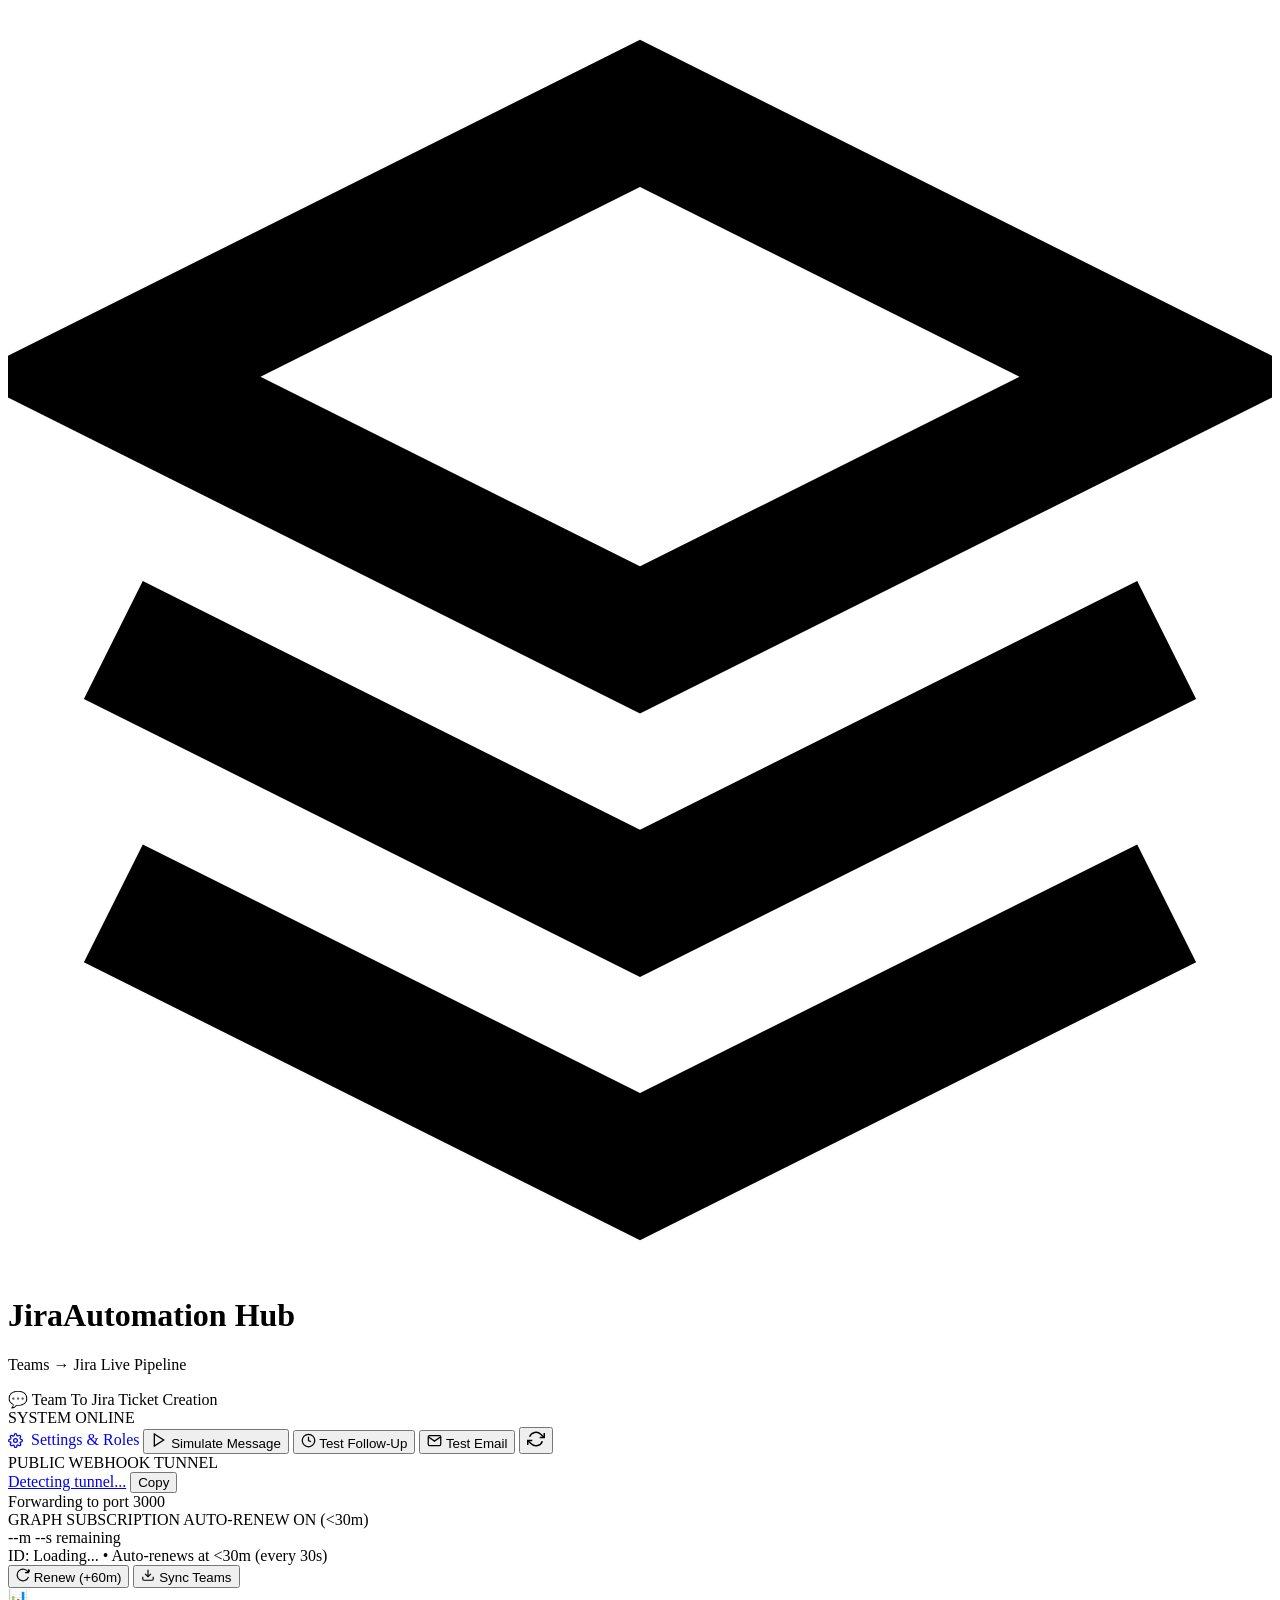
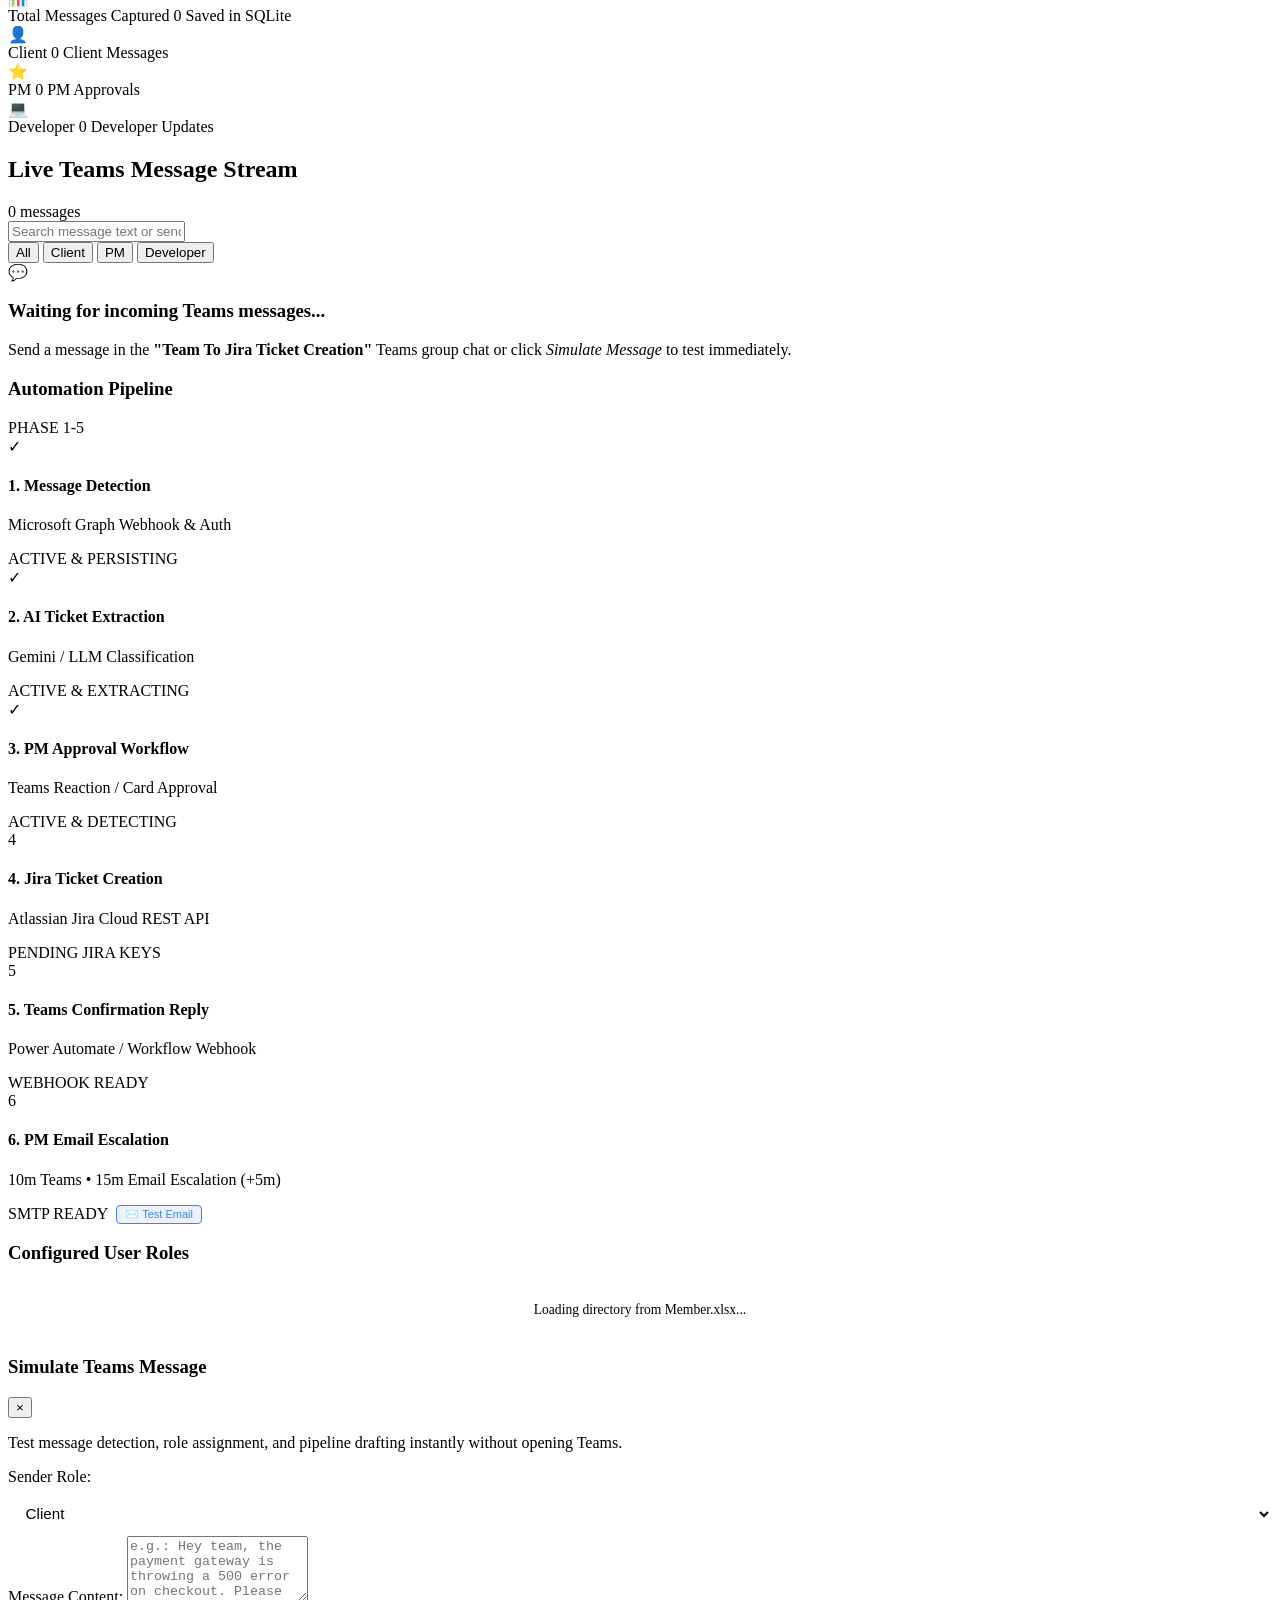
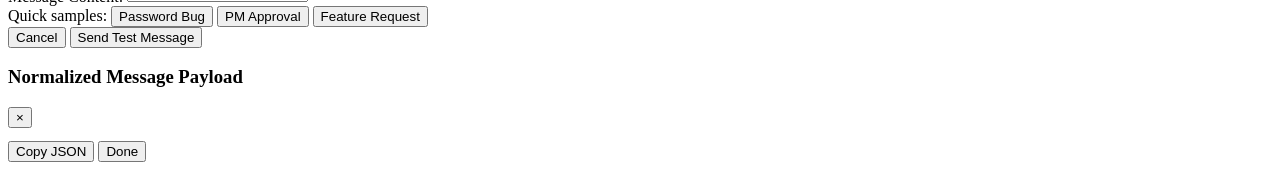
==== commit a3cf0f5c: "feat: restore 1-click execution for ticket confirmation and enforce strict TL/PM/HM authority gating" ====
--- a/src/static/index.html
+++ b/src/static/index.html
@@ -133,7 +133,7 @@
       <div class="metric-card metric-client" id="cardClient">
         <div class="metric-icon">👤</div>
         <div class="metric-body">
-          <span class="metric-label">Client (Dhruv dobariya)</span>
+          <span class="metric-label" id="metricClientLabel">Client</span>
           <span class="metric-value" id="valClient">0</span>
           <span class="metric-meta role-tag role-client">Client Messages</span>
         </div>
@@ -276,31 +276,8 @@
           </div>
 
           <div class="role-list" id="sidebarRoleList">
-            <div class="role-row">
-              <div class="role-avatar role-avatar-client">DD</div>
-              <div class="role-details">
-                <span class="role-name">Dhruv dobariya</span>
-                <span class="role-type role-client">CLIENT</span>
-                <span class="role-id font-mono">35e03956...66ed</span>
-              </div>
-            </div>
-
-            <div class="role-row">
-              <div class="role-avatar role-avatar-pm">SY</div>
-              <div class="role-details">
-                <span class="role-name">Santosh Yadav</span>
-                <span class="role-type role-pm">PM</span>
-                <span class="role-id font-mono">d7bc3c28...6b8b</span>
-              </div>
-            </div>
-
-            <div class="role-row">
-              <div class="role-avatar role-avatar-dev">MK</div>
-              <div class="role-details">
-                <span class="role-name">Musaib Khan</span>
-                <span class="role-type role-dev">DEVELOPER</span>
-                <span class="role-id font-mono">c5a63f53...c974</span>
-              </div>
+            <div style="text-align:center; padding:1.2rem; color:var(--text-muted); font-size:0.85rem;">
+              Loading directory from Member.xlsx...
             </div>
           </div>
         </div>
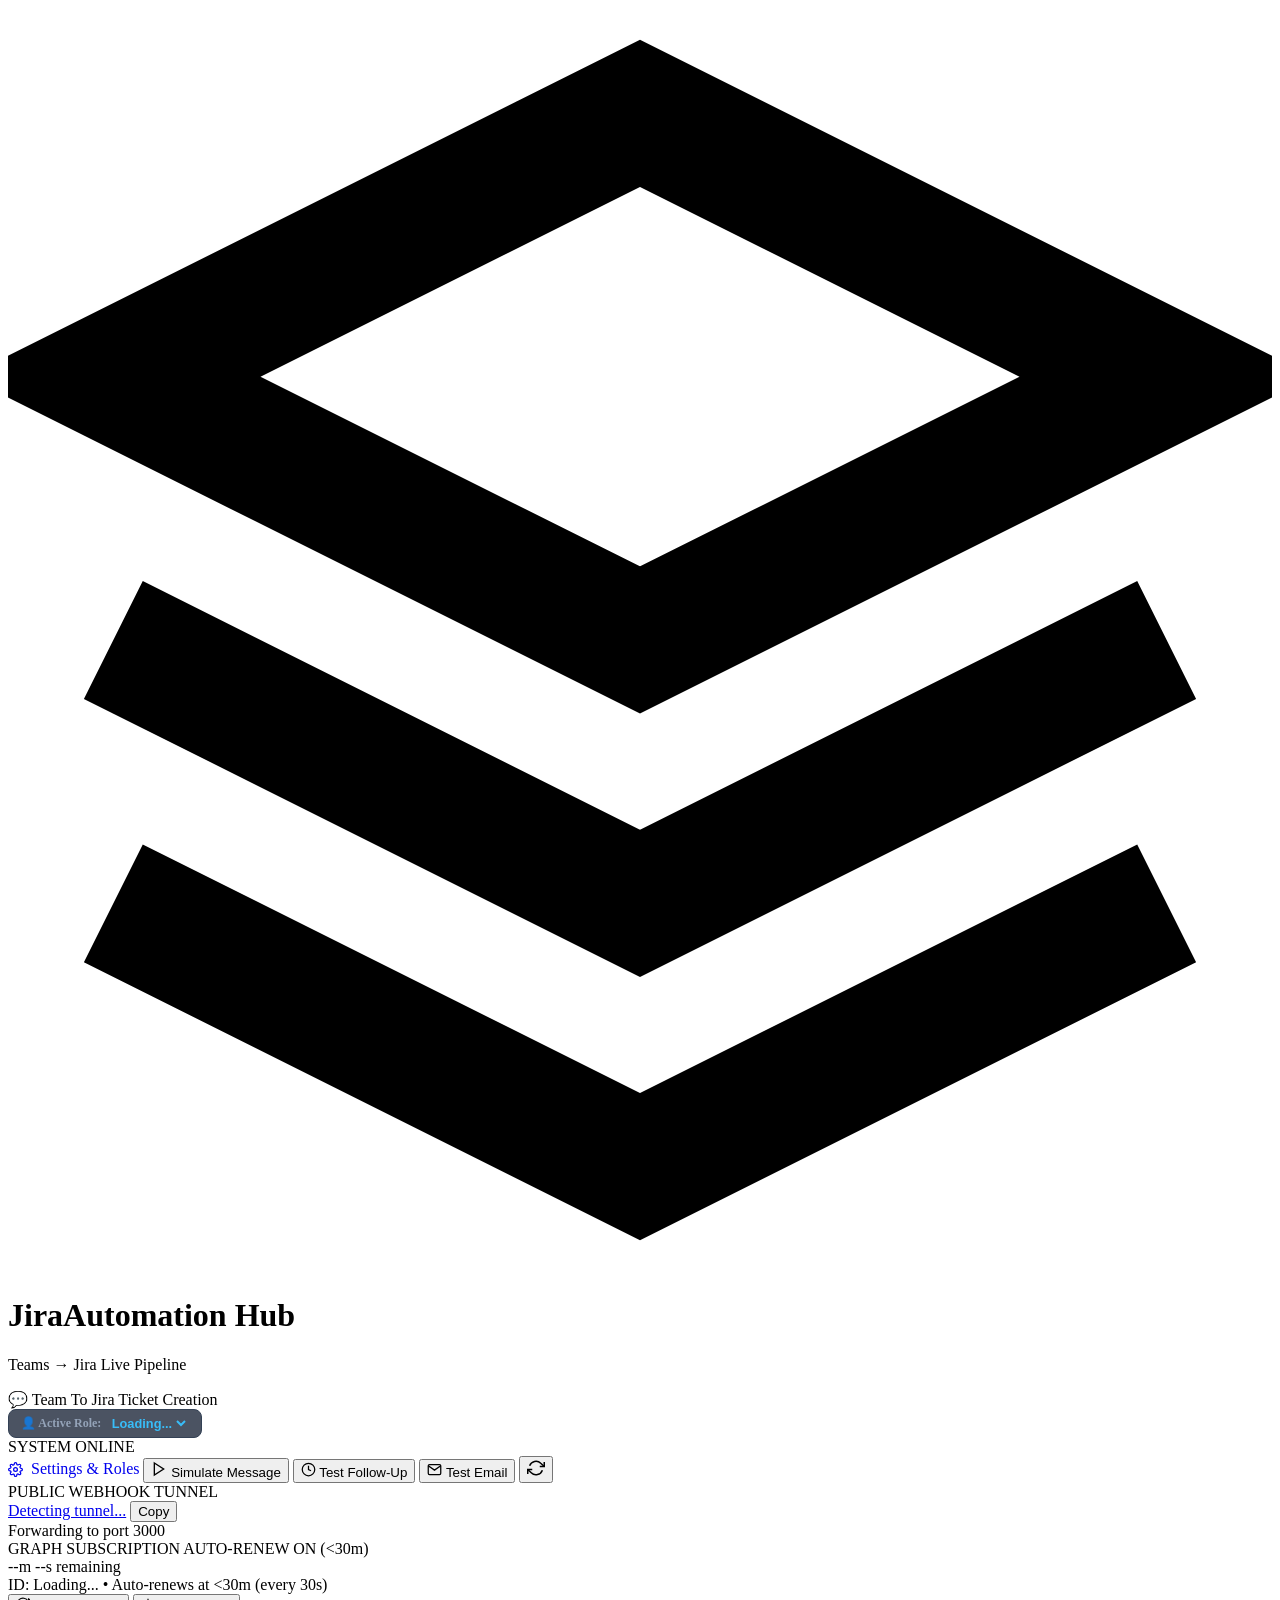
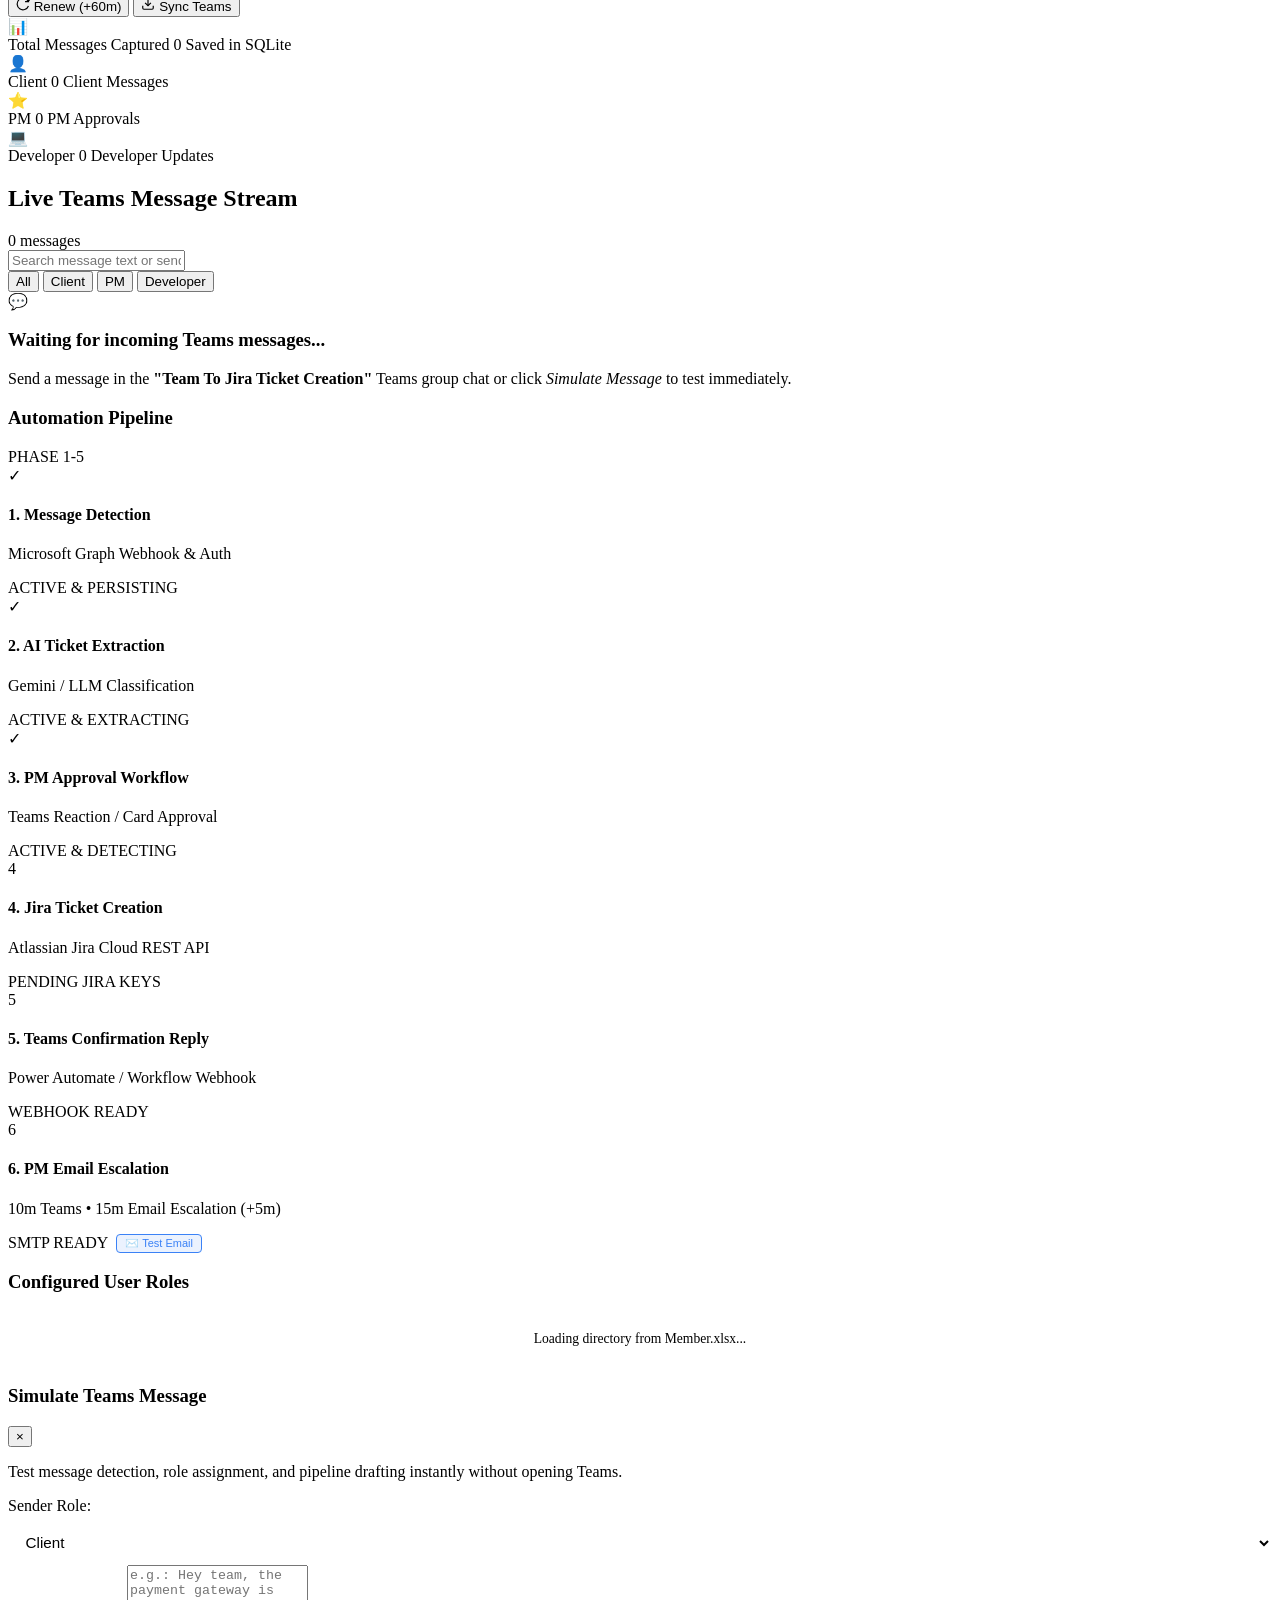
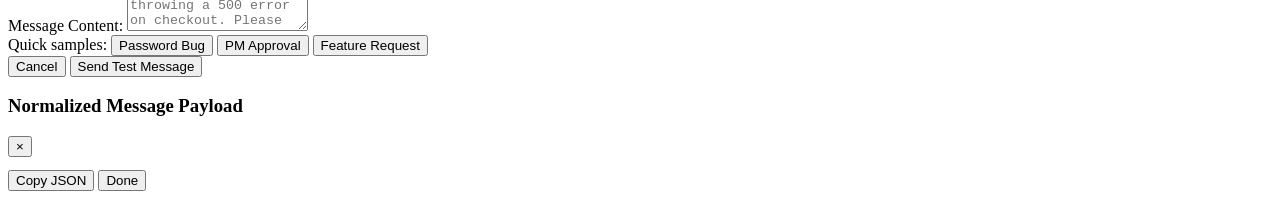
==== commit e51ed9e4: "feat:multiple role" ====
--- a/src/static/index.html
+++ b/src/static/index.html
@@ -38,6 +38,13 @@
     </div>
 
     <div class="header-right">
+      <div class="active-identity-box" style="display:inline-flex; align-items:center; gap:0.4rem; background:rgba(30,41,59,0.8); border:1px solid #334155; padding:5px 12px; border-radius:8px;">
+        <span style="font-size:0.75rem; color:#94a3b8; font-weight:600;">👤 Active Role:</span>
+        <select id="activeIdentitySelect" style="background:transparent; border:none; color:#38bdf8; font-size:0.8rem; font-weight:700; outline:none; cursor:pointer;">
+          <option value="">Loading...</option>
+        </select>
+      </div>
+
       <div class="status-pill status-pill-online" id="connectionStatus">
         <span class="status-dot"></span>
         <span id="connectionText">SYSTEM ONLINE</span>
